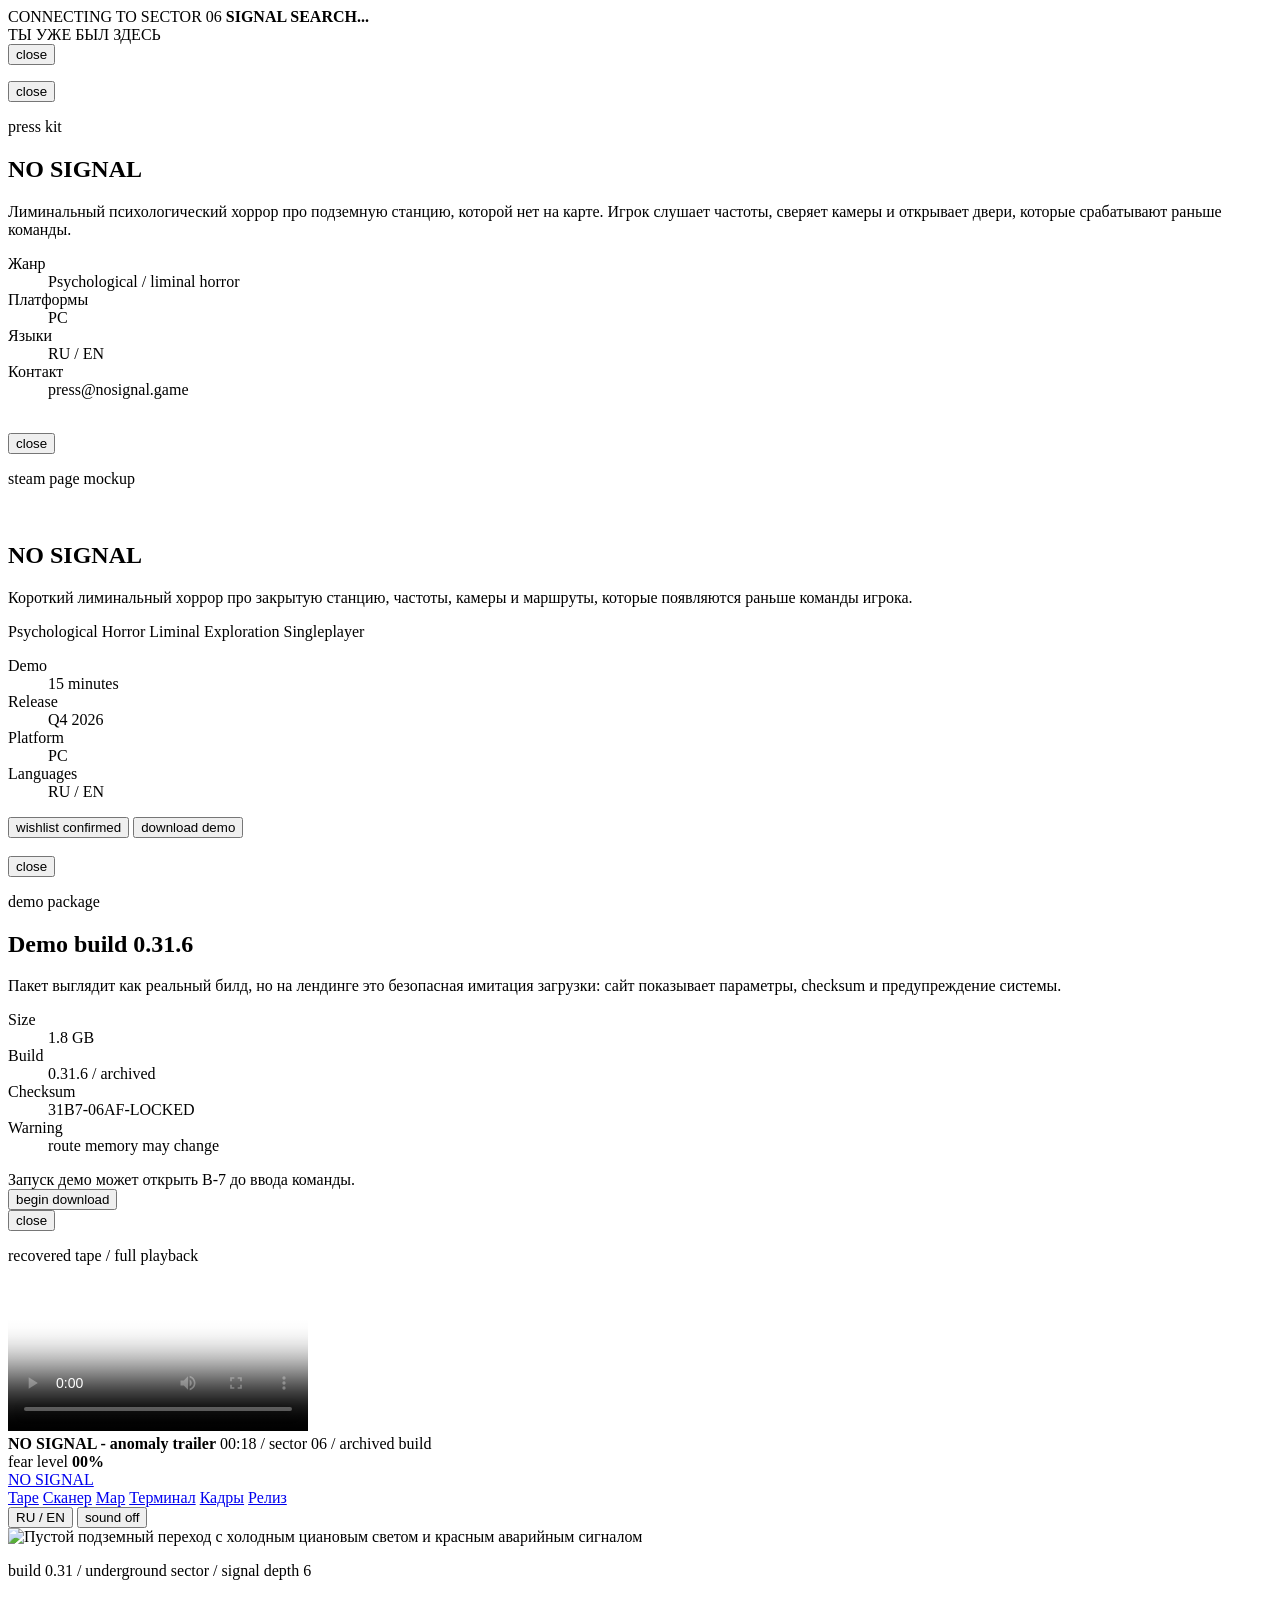
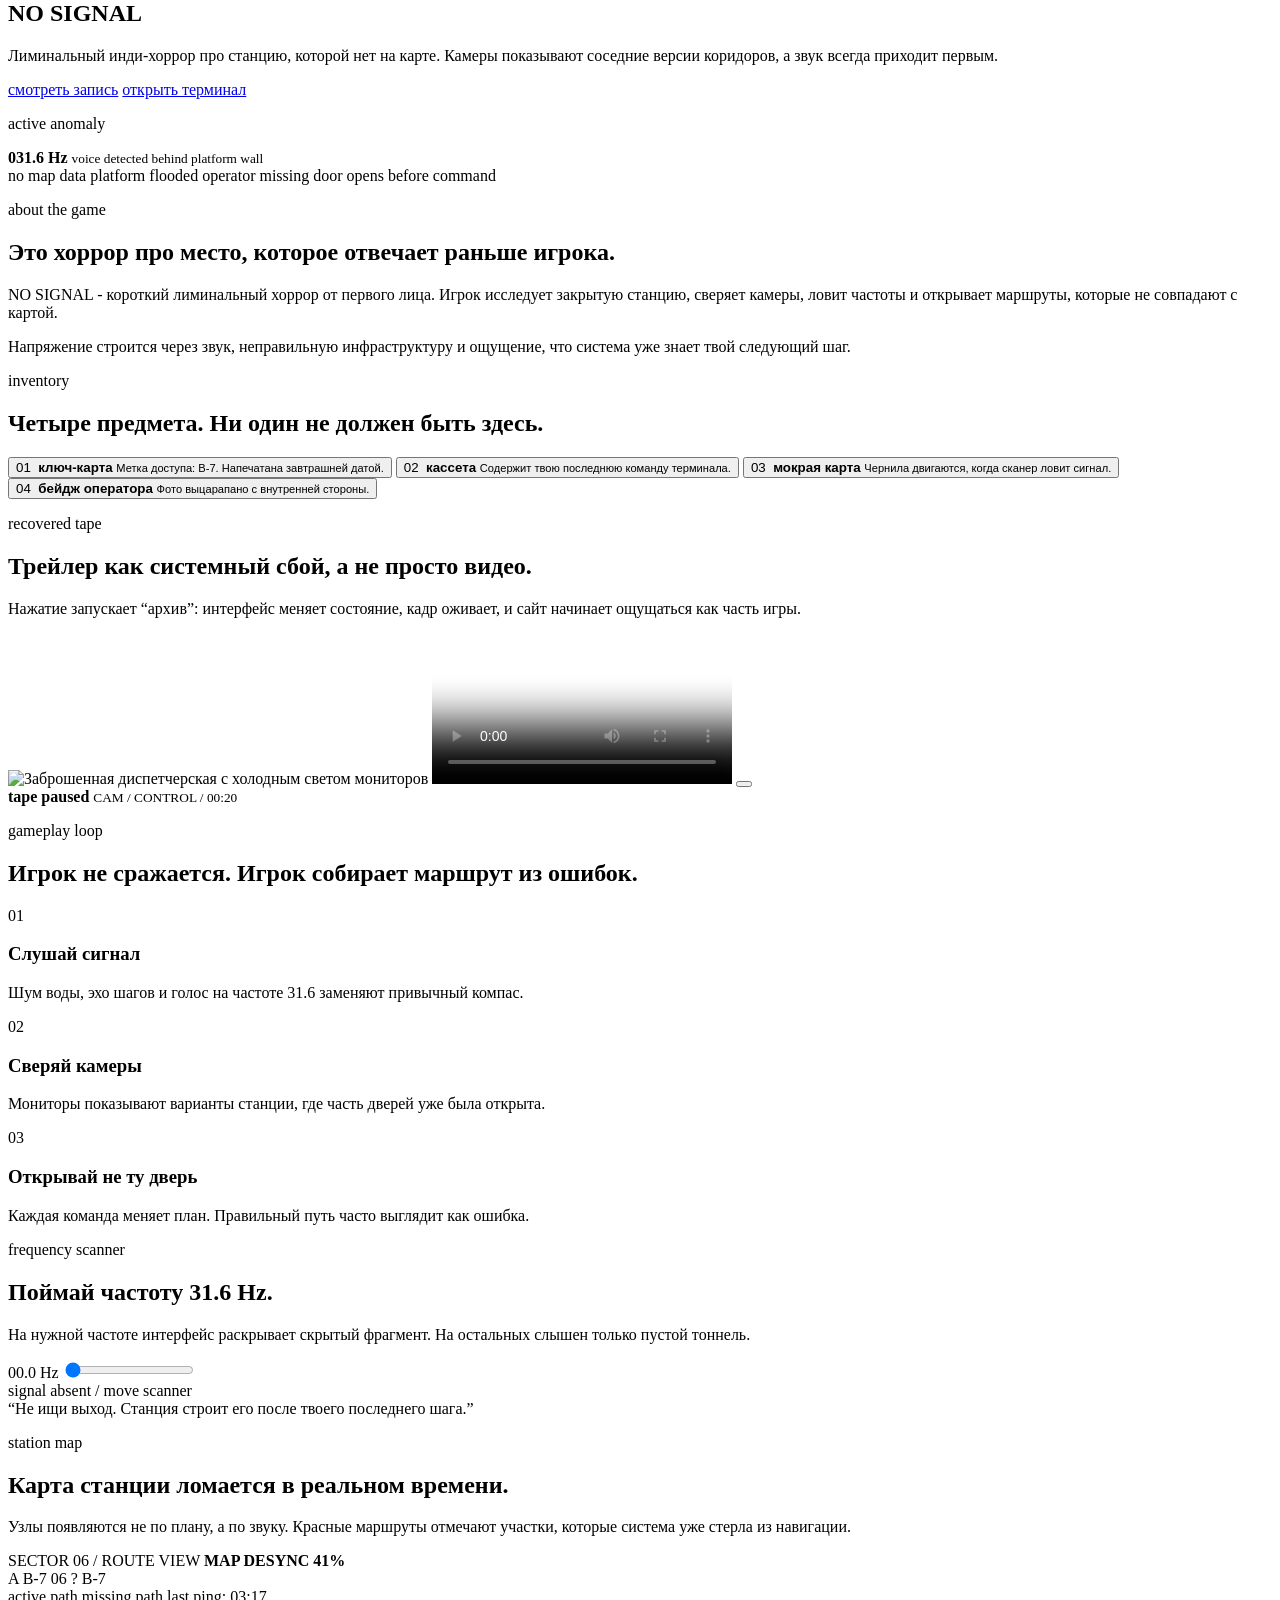
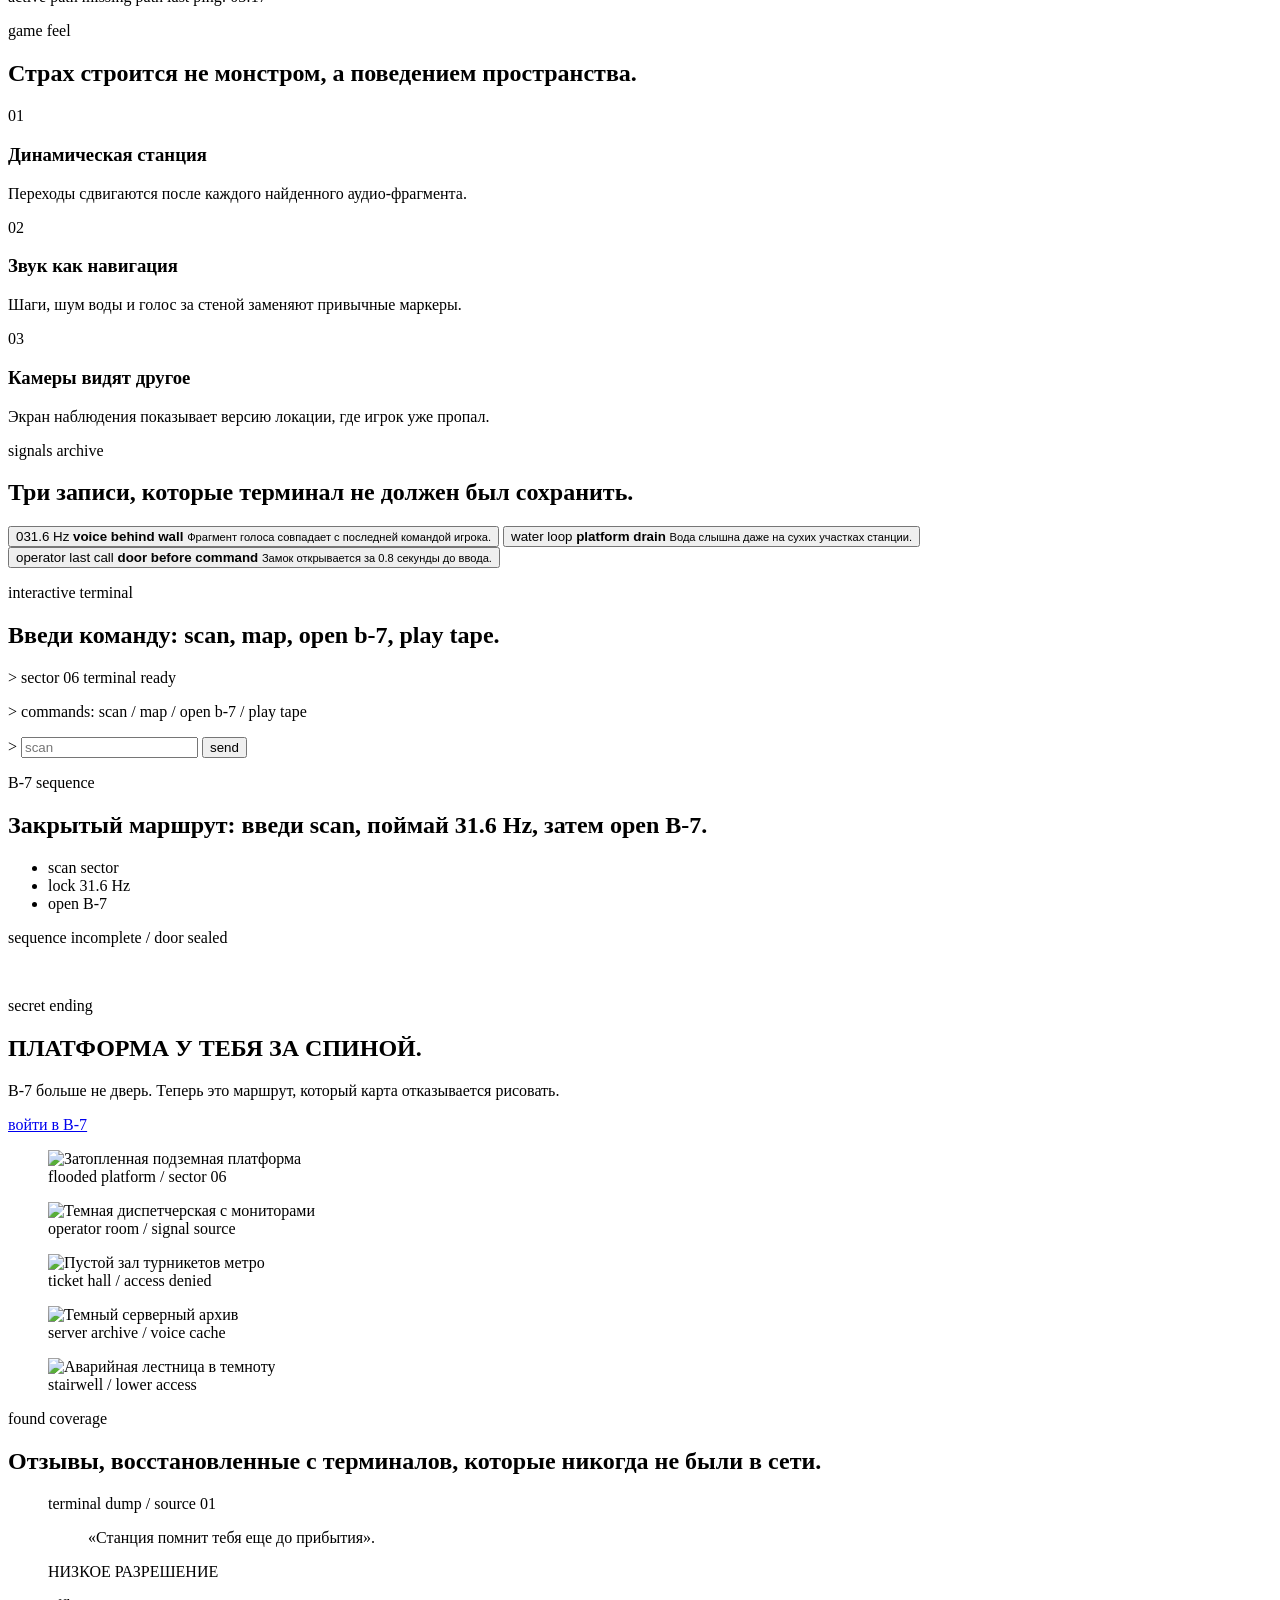
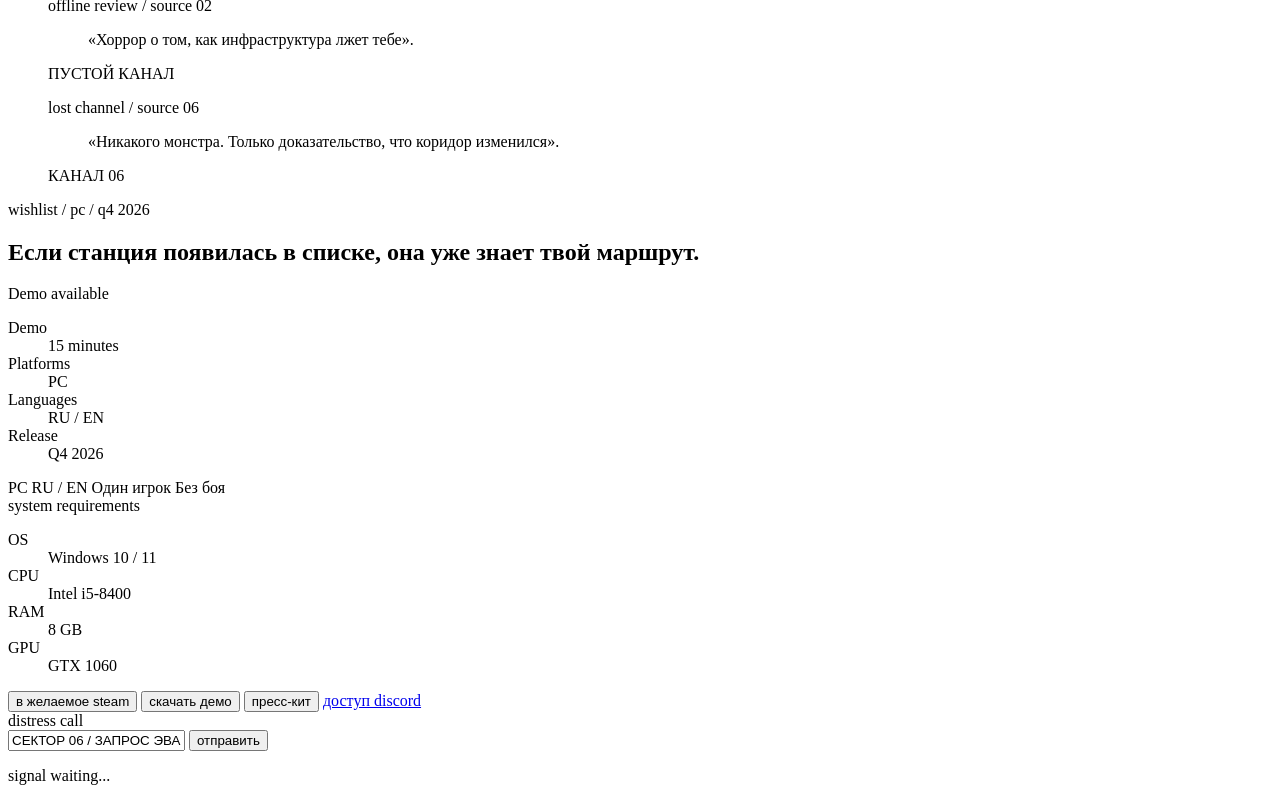
==== index.html @ 31daadbe "Add index.html" ====
﻿<!doctype html>
<html lang="ru">
  <head>
    <meta charset="UTF-8" />
    <meta name="viewport" content="width=device-width, initial-scale=1.0" />
    <meta
      name="description"
      content="NO SIGNAL - интерактивный промо-сайт лиминального инди-хоррора."
    />
    <meta property="og:title" content="NO SIGNAL - Лиминальный хоррор" />
    <meta property="og:description" content="Станция, которой нет на карте. Сигнал приходит первым." />
    <meta property="og:type" content="website" />
    <meta property="og:image" content="assets/og-preview.png" />
    <meta property="og:image:width" content="1200" />
    <meta property="og:image:height" content="630" />
    <meta name="twitter:card" content="summary_large_image" />
    <meta name="twitter:title" content="NO SIGNAL - Лиминальный хоррор" />
    <meta name="twitter:description" content="Инди-хоррор про станцию, которой нет на карте." />
    <meta name="twitter:image" content="assets/og-preview.png" />
    <meta name="twitter:image:alt" content="NO SIGNAL - dark liminal horror station key art" />
    <meta name="theme-color" content="#030608" />
    <title>NO SIGNAL - Лиминальный хоррор</title>
    <link rel="icon" href="assets/favicon.svg" type="image/svg+xml" />
    <link rel="preload" href="assets/images/liminal-hero.webp" as="image" type="image/webp" />
    <link rel="preconnect" href="https://fonts.googleapis.com" />
    <link rel="preconnect" href="https://fonts.gstatic.com" crossorigin />
    <link
      href="https://fonts.googleapis.com/css2?family=IBM+Plex+Mono:wght@400;500;600;700&family=Inter:wght@500;700;800;900&display=swap"
      rel="stylesheet"
    />
    <link rel="stylesheet" href="styles.css?v=release-fade" />
  </head>
  <body>
    <div class="boot" data-boot>
      <div>
        <span>CONNECTING TO SECTOR 06</span>
        <strong data-boot-text>SIGNAL SEARCH...</strong>
      </div>
      <i></i>
    </div>
    <div class="screen-fx" aria-hidden="true"></div>
    <div class="easter" data-easter>ТЫ УЖЕ БЫЛ ЗДЕСЬ</div>
    <div class="lightbox" data-lightbox aria-hidden="true">
      <button type="button" data-lightbox-close aria-label="Закрыть скриншот">close</button>
      <img data-lightbox-image alt="" />
      <p data-lightbox-caption></p>
    </div>
    <div class="press-modal" data-press-modal aria-hidden="true">
      <section>
        <button type="button" data-press-close aria-label="Закрыть press kit">close</button>
        <p class="micro">press kit</p>
        <h2>NO SIGNAL</h2>
        <p>
          Лиминальный психологический хоррор про подземную станцию, которой нет
          на карте. Игрок слушает частоты, сверяет камеры и открывает двери,
          которые срабатывают раньше команды.
        </p>
        <dl>
          <div><dt>Жанр</dt><dd>Psychological / liminal horror</dd></div>
          <div><dt>Платформы</dt><dd>PC</dd></div>
          <div><dt>Языки</dt><dd>RU / EN</dd></div>
          <div><dt>Контакт</dt><dd>press@nosignal.game</dd></div>
        </dl>
        <div class="press-shots">
          <img src="assets/images/flooded-platform.webp" alt="" loading="lazy" decoding="async" />
          <img src="assets/images/control-room.webp" alt="" loading="lazy" decoding="async" />
          <img src="assets/images/server-archive.webp" alt="" loading="lazy" decoding="async" />
        </div>
      </section>
    </div>
    <div class="wishlist-modal" data-wishlist-modal aria-hidden="true">
      <section>
        <button type="button" data-wishlist-close aria-label="Закрыть wishlist">close</button>
        <p class="micro">steam page mockup</p>
        <div class="steam-layout">
          <img src="assets/images/liminal-hero.webp" alt="" loading="lazy" decoding="async" />
          <div>
            <h2>NO SIGNAL</h2>
            <p>
              Короткий лиминальный хоррор про закрытую станцию, частоты, камеры и маршруты,
              которые появляются раньше команды игрока.
            </p>
            <div class="steam-tags" aria-label="Steam tags">
              <span>Psychological Horror</span>
              <span>Liminal</span>
              <span>Exploration</span>
              <span>Singleplayer</span>
            </div>
            <dl>
              <div><dt>Demo</dt><dd>15 minutes</dd></div>
              <div><dt>Release</dt><dd>Q4 2026</dd></div>
              <div><dt>Platform</dt><dd>PC</dd></div>
              <div><dt>Languages</dt><dd>RU / EN</dd></div>
            </dl>
            <div class="steam-actions">
              <button type="button" data-wishlist-confirm>wishlist confirmed</button>
              <button type="button" data-demo-open>download demo</button>
            </div>
          </div>
        </div>
        <div class="steam-shots">
          <img src="assets/images/flooded-platform.webp" alt="" loading="lazy" decoding="async" />
          <img src="assets/images/control-room.webp" alt="" loading="lazy" decoding="async" />
          <img src="assets/images/ticket-hall.webp" alt="" loading="lazy" decoding="async" />
        </div>
      </section>
    </div>
    <div class="demo-modal" data-demo-modal aria-hidden="true">
      <section>
        <button type="button" data-demo-close aria-label="Закрыть demo package">close</button>
        <p class="micro">demo package</p>
        <h2>Demo build 0.31.6</h2>
        <p>
          Пакет выглядит как реальный билд, но на лендинге это безопасная имитация загрузки:
          сайт показывает параметры, checksum и предупреждение системы.
        </p>
        <dl>
          <div><dt>Size</dt><dd>1.8 GB</dd></div>
          <div><dt>Build</dt><dd>0.31.6 / archived</dd></div>
          <div><dt>Checksum</dt><dd>31B7-06AF-LOCKED</dd></div>
          <div><dt>Warning</dt><dd>route memory may change</dd></div>
        </dl>
        <div class="demo-warning">
          Запуск демо может открыть B-7 до ввода команды.
        </div>
        <button type="button" data-demo-confirm>begin download</button>
      </section>
    </div>
    <div class="trailer-modal" data-trailer-modal aria-hidden="true">
      <section>
        <button type="button" data-trailer-close aria-label="Закрыть трейлер">close</button>
        <p class="micro">recovered tape / full playback</p>
        <video
          data-trailer-video
          controls
          playsinline
          preload="metadata"
          poster="assets/images/control-room.webp"
        >
          <source src="assets/video/no-signal-trailer-radio-tape.mp4" type="video/mp4" />
        </video>
        <div class="trailer-caption">
          <strong>NO SIGNAL - anomaly trailer</strong>
          <span>00:18 / sector 06 / archived build</span>
        </div>
      </section>
    </div>
    <div class="toast-stack" data-toast-stack aria-live="polite"></div>
    <aside class="fear-meter" aria-label="Уровень страха">
      <span>fear level</span>
      <strong data-fear-output>00%</strong>
      <i><b data-fear-bar></b></i>
    </aside>

    <header class="nav-shell">
      <a class="brand" href="#top">NO SIGNAL</a>
      <nav aria-label="Навигация">
        <a href="#trailer">Tape</a>
        <a href="#scanner">Сканер</a>
        <a href="#map">Map</a>
        <a href="#terminal">Терминал</a>
        <a href="#screens">Кадры</a>
        <a href="#release">Релиз</a>
      </nav>
      <button class="lang-toggle" type="button" data-lang-toggle>RU / EN</button>
      <button class="sound-toggle" type="button" data-sound>sound off</button>
    </header>

    <main id="top">
      <section class="hero-liminal">
        <img
          class="hero-art"
          src="assets/images/liminal-hero.webp"
          alt="Пустой подземный переход с холодным циановым светом и красным аварийным сигналом"
          fetchpriority="high"
          decoding="async"
        />
        <div class="hero-overlay" aria-hidden="true"></div>

        <div class="hero-ui">
          <p class="micro">build 0.31 / underground sector / signal depth 6</p>
          <h1 data-scramble data-secret>NO SIGNAL</h1>
          <p class="lead">
            Лиминальный инди-хоррор про станцию, которой нет на карте. Камеры
            показывают соседние версии коридоров, а звук всегда приходит первым.
          </p>
          <div class="hero-actions">
            <a class="neo-button primary" href="#trailer"><span>смотреть запись</span></a>
            <a class="neo-button" href="#terminal"><span>открыть терминал</span></a>
          </div>
        </div>

        <aside class="signal-card">
          <span class="pulse"></span>
          <p>active anomaly</p>
          <strong>031.6 Hz</strong>
          <small>voice detected behind platform wall</small>
        </aside>

        <div class="ticker" aria-label="Системные сообщения">
          <span>no map data</span>
          <span>platform flooded</span>
          <span>operator missing</span>
          <span>door opens before command</span>
        </div>
      </section>

      <section class="about-game quiet-section" id="about">
        <div class="copy-block">
          <p class="micro">about the game</p>
          <h2>Это хоррор про место, которое отвечает раньше игрока.</h2>
        </div>
        <div class="about-copy">
          <p>
            NO SIGNAL - короткий лиминальный хоррор от первого лица. Игрок
            исследует закрытую станцию, сверяет камеры, ловит частоты и
            открывает маршруты, которые не совпадают с картой.
          </p>
          <p>
            Напряжение строится через звук, неправильную инфраструктуру и
            ощущение, что система уже знает твой следующий шаг.
          </p>
        </div>
      </section>

      <section class="inventory-zone quiet-section" aria-label="Инвентарь">
        <div class="copy-block">
          <p class="micro">inventory</p>
          <h2>Четыре предмета. Ни один не должен быть здесь.</h2>
        </div>
        <div class="inventory-grid">
          <button type="button" data-item="keycard">
            <span>01</span>
            <img class="item-image" src="assets/images/card-keycard.webp" alt="" loading="lazy" decoding="async" />
            <strong>ключ-карта</strong>
            <small>Метка доступа: B-7. Напечатана завтрашней датой.</small>
          </button>
          <button type="button" data-item="tape">
            <span>02</span>
            <img class="item-image" src="assets/images/card-cassette.webp" alt="" loading="lazy" decoding="async" />
            <strong>кассета</strong>
            <small>Содержит твою последнюю команду терминала.</small>
          </button>
          <button type="button" data-item="map">
            <span>03</span>
            <img class="item-image" src="assets/images/card-map.webp" alt="" loading="lazy" decoding="async" />
            <strong>мокрая карта</strong>
            <small>Чернила двигаются, когда сканер ловит сигнал.</small>
          </button>
          <button type="button" data-item="badge">
            <span>04</span>
            <img class="item-image" src="assets/images/card-badge.webp" alt="" loading="lazy" decoding="async" />
            <strong>бейдж оператора</strong>
            <small>Фото выцарапано с внутренней стороны.</small>
          </button>
        </div>
      </section>

      <section class="trailer-zone quiet-section" id="trailer">
        <div class="copy-block">
          <p class="micro">recovered tape</p>
          <h2>Трейлер как системный сбой, а не просто видео.</h2>
          <p>
            Нажатие запускает “архив”: интерфейс меняет состояние, кадр оживает,
            и сайт начинает ощущаться как часть игры.
          </p>
        </div>
        <div class="tape-player" data-tape>
          <img
            src="assets/images/control-room.webp"
            alt="Заброшенная диспетчерская с холодным светом мониторов"
            loading="lazy"
            decoding="async"
          />
          <video
            class="tape-video"
            data-inline-trailer
            controls
            playsinline
            preload="metadata"
            poster="assets/images/control-room.webp"
          >
          <source src="assets/video/no-signal-trailer-radio-tape.mp4" type="video/mp4" />
          </video>
          <button class="play-core" type="button" aria-label="Запустить трейлер">
            <span></span>
          </button>
          <div class="tape-hud">
            <strong data-tape-state>tape paused</strong>
            <small>CAM / CONTROL / 00:20</small>
          </div>
        </div>
      </section>

      <section class="loop" id="loop">
        <div class="copy-block wide">
          <p class="micro">gameplay loop</p>
          <h2>Игрок не сражается. Игрок собирает маршрут из ошибок.</h2>
        </div>
        <div class="loop-grid">
          <article>
            <span>01</span>
            <img class="loop-card-image" src="assets/images/card-loop-signal.webp" alt="" loading="lazy" decoding="async" />
            <h3>Слушай сигнал</h3>
            <p>Шум воды, эхо шагов и голос на частоте 31.6 заменяют привычный компас.</p>
          </article>
          <article>
            <span>02</span>
            <img class="loop-card-image" src="assets/images/card-loop-cameras.webp" alt="" loading="lazy" decoding="async" />
            <h3>Сверяй камеры</h3>
            <p>Мониторы показывают варианты станции, где часть дверей уже была открыта.</p>
          </article>
          <article>
            <span>03</span>
            <img class="loop-card-image" src="assets/images/card-loop-door.webp" alt="" loading="lazy" decoding="async" />
            <h3>Открывай не ту дверь</h3>
            <p>Каждая команда меняет план. Правильный путь часто выглядит как ошибка.</p>
          </article>
        </div>
      </section>

      <section class="scanner quiet-section" id="scanner">
        <div class="scanner-panel">
          <div class="copy-block">
            <p class="micro">frequency scanner</p>
            <h2>Поймай частоту 31.6 Hz.</h2>
            <p>
              На нужной частоте интерфейс раскрывает скрытый фрагмент. На
              остальных слышен только пустой тоннель.
            </p>
          </div>
          <div class="frequency-box">
            <output data-frequency-output>00.0 Hz</output>
            <input
              aria-label="Частота сканера"
              data-frequency
              type="range"
              min="0"
              max="100"
              value="0"
              step="0.1"
            />
            <div class="frequency-status" data-frequency-status>
              signal absent / move scanner
            </div>
            <div class="hidden-fragment" data-hidden-fragment>
              “Не ищи выход. Станция строит его после твоего последнего шага.”
            </div>
          </div>
        </div>
      </section>

      <section class="map-zone" id="map">
        <div class="copy-block">
          <p class="micro">station map</p>
          <h2>Карта станции ломается в реальном времени.</h2>
          <p>
            Узлы появляются не по плану, а по звуку. Красные маршруты отмечают
            участки, которые система уже стерла из навигации.
          </p>
        </div>
        <div class="station-map" data-station-map aria-label="Фальшивая карта станции">
          <div class="map-top">
            <span>SECTOR 06 / ROUTE VIEW</span>
            <strong data-map-status>MAP DESYNC 41%</strong>
          </div>
          <span class="node n1">A</span>
          <span class="node n2">B-7</span>
          <span class="node n3">06</span>
          <span class="node n4">?</span>
          <span class="node n5">B-7</span>
          <span class="line l1"></span>
          <span class="line l2 broken"></span>
          <span class="line l3"></span>
          <span class="line l4 broken"></span>
          <div class="map-legend">
            <span><i></i> active path</span>
            <span><i></i> missing path</span>
            <span>last ping: 03:17</span>
          </div>
        </div>
      </section>

      <section class="signals" id="signals">
        <div class="copy-block wide">
          <p class="micro">game feel</p>
          <h2>Страх строится не монстром, а поведением пространства.</h2>
        </div>
        <div class="signal-grid">
          <article>
            <span>01</span>
            <img class="signal-card-image" src="assets/images/card-feel-station.webp" alt="" loading="lazy" decoding="async" />
            <h3>Динамическая станция</h3>
            <p>Переходы сдвигаются после каждого найденного аудио-фрагмента.</p>
          </article>
          <article>
            <span>02</span>
            <img class="signal-card-image" src="assets/images/card-feel-sound.webp" alt="" loading="lazy" decoding="async" />
            <h3>Звук как навигация</h3>
            <p>Шаги, шум воды и голос за стеной заменяют привычные маркеры.</p>
          </article>
          <article>
            <span>03</span>
            <img class="signal-card-image" src="assets/images/card-feel-cameras.webp" alt="" loading="lazy" decoding="async" />
            <h3>Камеры видят другое</h3>
            <p>Экран наблюдения показывает версию локации, где игрок уже пропал.</p>
          </article>
        </div>
      </section>

      <section class="signal-archive quiet-section" id="archive">
        <div class="copy-block">
          <p class="micro">signals archive</p>
          <h2>Три записи, которые терминал не должен был сохранить.</h2>
        </div>
        <div class="archive-grid">
          <button type="button" data-signal="scanner">
            <span>031.6 Hz</span>
            <i class="archive-visual wave-a" aria-hidden="true">
              <b></b><b></b><b></b><b></b><b></b><b></b><b></b><b></b><b></b>
            </i>
            <strong>voice behind wall</strong>
            <small>Фрагмент голоса совпадает с последней командой игрока.</small>
          </button>
          <button type="button" data-signal="glitch">
            <span>water loop</span>
            <i class="archive-visual wave-b" aria-hidden="true">
              <b></b><b></b><b></b><b></b><b></b><b></b><b></b><b></b><b></b>
            </i>
            <strong>platform drain</strong>
            <small>Вода слышна даже на сухих участках станции.</small>
          </button>
          <button type="button" data-signal="unlock">
            <span>operator last call</span>
            <i class="archive-visual wave-c" aria-hidden="true">
              <b></b><b></b><b></b><b></b><b></b><b></b><b></b><b></b><b></b>
            </i>
            <strong>door before command</strong>
            <small>Замок открывается за 0.8 секунды до ввода.</small>
          </button>
        </div>
      </section>

      <section class="terminal-zone" id="terminal">
        <div class="copy-block">
          <p class="micro">interactive terminal</p>
          <h2>Введи команду: scan, map, open b-7, play tape.</h2>
        </div>
        <div class="terminal">
          <div class="terminal-output" data-terminal-output>
            <p>> sector 06 terminal ready</p>
            <p>> commands: scan / map / open b-7 / play tape</p>
          </div>
          <form class="terminal-form" data-terminal-form>
            <span>&gt;</span>
            <input
              data-terminal-input
              autocomplete="off"
              spellcheck="false"
              aria-label="Команда терминала"
              placeholder="scan"
            />
            <button type="submit">send</button>
          </form>
        </div>
      </section>

      <section class="secret-door" data-secret-door>
        <div>
          <p class="micro">B-7 sequence</p>
          <h2>
            Закрытый маршрут: введи scan, поймай 31.6 Hz, затем
            <span class="nowrap">open B-7</span>.
          </h2>
          <ul class="puzzle-checklist">
            <li data-step="scan">scan sector</li>
            <li data-step="freq">lock 31.6 Hz</li>
            <li data-step="open">open B-7</li>
          </ul>
          <p data-puzzle-status>sequence incomplete / door sealed</p>
        </div>
      </section>

      <section class="ending" data-ending>
        <img src="assets/images/emergency-stairs.webp" alt="" loading="lazy" decoding="async" />
        <div>
          <p class="micro">secret ending</p>
          <h2>ПЛАТФОРМА У ТЕБЯ ЗА СПИНОЙ.</h2>
          <p>B-7 больше не дверь. Теперь это маршрут, который карта отказывается рисовать.</p>
          <a class="neo-button primary" href="#screens"><span>войти в B-7</span></a>
        </div>
      </section>

      <section class="screens" id="screens">
        <figure class="shot hero-shot">
          <img src="assets/images/flooded-platform.webp" alt="Затопленная подземная платформа" loading="lazy" decoding="async" />
          <figcaption>flooded platform / sector 06</figcaption>
        </figure>
        <figure class="shot">
          <img src="assets/images/control-room.webp" alt="Темная диспетчерская с мониторами" loading="lazy" decoding="async" />
          <figcaption>operator room / signal source</figcaption>
        </figure>
        <figure class="shot">
          <img src="assets/images/ticket-hall.webp" alt="Пустой зал турникетов метро" loading="lazy" decoding="async" />
          <figcaption>ticket hall / access denied</figcaption>
        </figure>
        <figure class="shot">
          <img src="assets/images/server-archive.webp" alt="Темный серверный архив" loading="lazy" decoding="async" />
          <figcaption>server archive / voice cache</figcaption>
        </figure>
        <figure class="shot">
          <img src="assets/images/emergency-stairs.webp" alt="Аварийная лестница в темноту" loading="lazy" decoding="async" />
          <figcaption>stairwell / lower access</figcaption>
        </figure>
      </section>

      <section class="press-zone">
        <div class="copy-block wide">
          <p class="micro">found coverage</p>
          <h2>Отзывы, восстановленные с терминалов, которые никогда не были в сети.</h2>
        </div>
        <div class="quote-grid">
          <figure>
            <span class="quote-meta">terminal dump / source 01</span>
            <blockquote>«Станция помнит тебя еще до прибытия».</blockquote>
            <figcaption>НИЗКОЕ РАЗРЕШЕНИЕ</figcaption>
          </figure>
          <figure>
            <span class="quote-meta">offline review / source 02</span>
            <blockquote>«Хоррор о том, как инфраструктура лжет тебе».</blockquote>
            <figcaption>ПУСТОЙ КАНАЛ</figcaption>
          </figure>
          <figure>
            <span class="quote-meta">lost channel / source 06</span>
            <blockquote>«Никакого монстра. Только доказательство, что коридор изменился».</blockquote>
            <figcaption>КАНАЛ 06</figcaption>
          </figure>
        </div>
      </section>

      <section class="release" id="release">
        <p class="micro">wishlist / pc / q4 2026</p>
        <h2>Если станция появилась в списке, она уже знает твой маршрут.</h2>
        <div class="demo-card">
          <span>Demo available</span>
          <dl>
            <div><dt>Demo</dt><dd>15 minutes</dd></div>
            <div><dt>Platforms</dt><dd>PC</dd></div>
            <div><dt>Languages</dt><dd>RU / EN</dd></div>
            <div><dt>Release</dt><dd>Q4 2026</dd></div>
          </dl>
        </div>
        <div class="platforms">
          <span>PC</span>
          <span>RU / EN</span>
          <span>Один игрок</span>
          <span>Без боя</span>
        </div>
        <div class="requirements">
          <span>system requirements</span>
          <dl>
            <div><dt>OS</dt><dd>Windows 10 / 11</dd></div>
            <div><dt>CPU</dt><dd>Intel i5-8400</dd></div>
            <div><dt>RAM</dt><dd>8 GB</dd></div>
            <div><dt>GPU</dt><dd>GTX 1060</dd></div>
          </dl>
        </div>
        <div class="cta-grid">
          <button class="neo-button primary" type="button" data-wishlist-open><span>в желаемое steam</span></button>
          <button class="neo-button" type="button" data-demo-open><span>скачать демо</span></button>
          <button class="neo-button" type="button" data-press-open><span>пресс-кит</span></button>
          <a
            class="neo-button"
            href="https://discord.gg/GtJb6CZ6HN"
            target="_blank"
            rel="noopener noreferrer"
            data-external-route
          >
            <span>доступ discord</span>
          </a>
        </div>
        <form class="distress" data-distress-form>
          <label for="distress">distress call</label>
          <div>
            <input id="distress" data-distress-input value="СЕКТОР 06 / ЗАПРОС ЭВАКУАЦИИ" />
            <button type="submit">отправить</button>
          </div>
          <p data-distress-output>signal waiting...</p>
        </form>
      </section>
    </main>

    <script src="script.js?v=final-polish-audio-responsive"></script>
  </body>
</html>
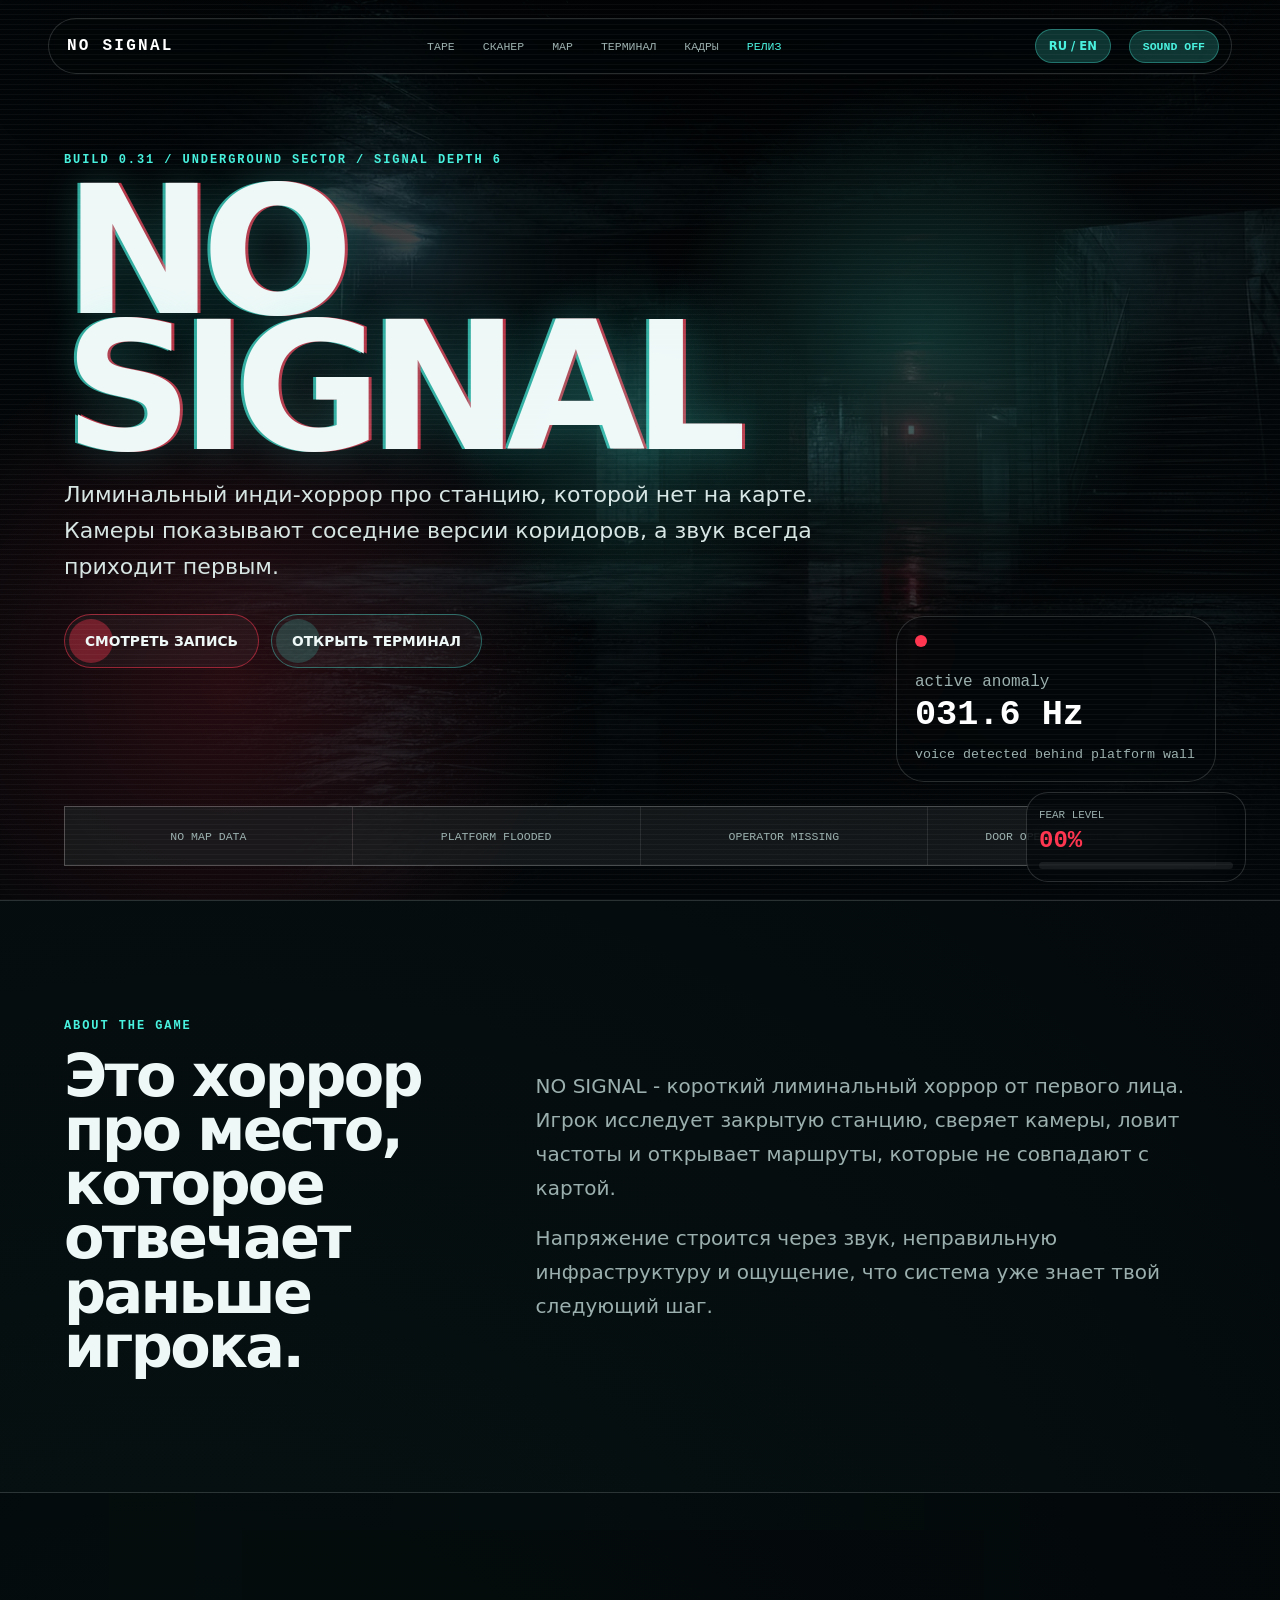
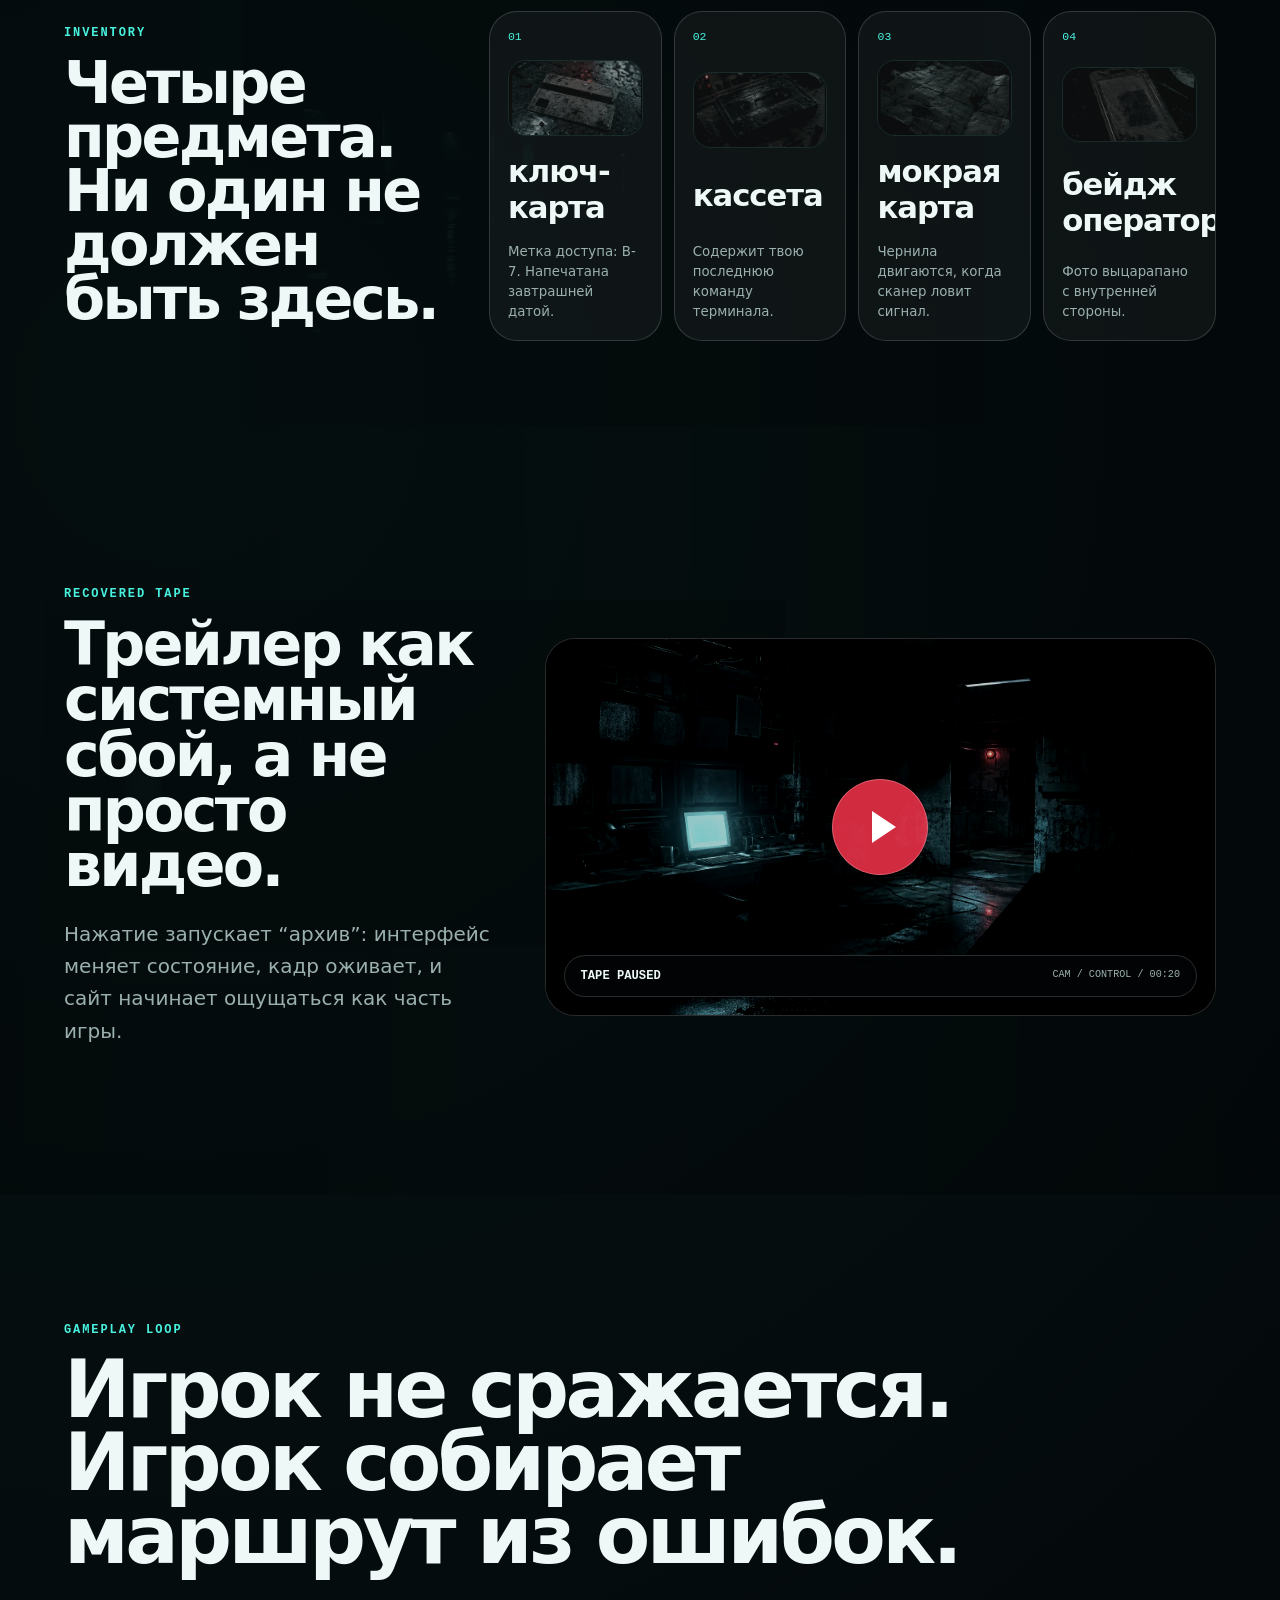
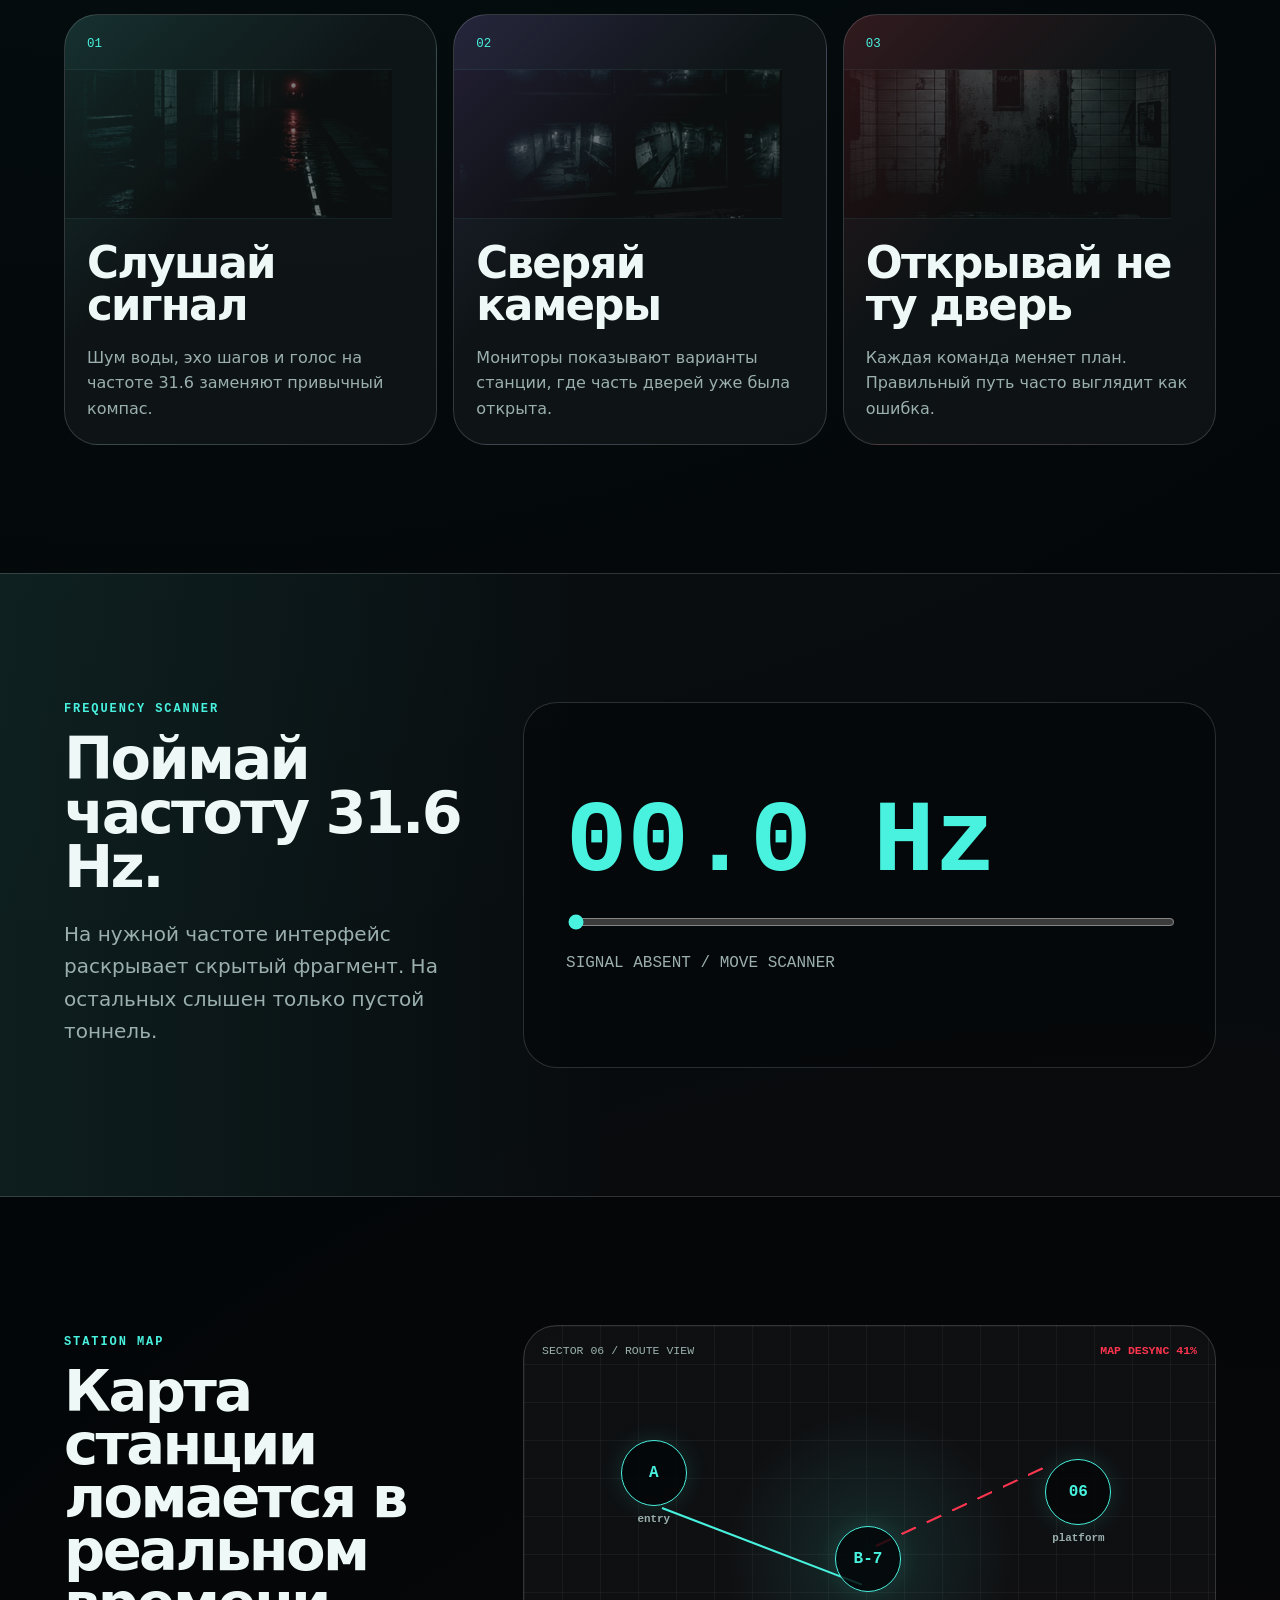
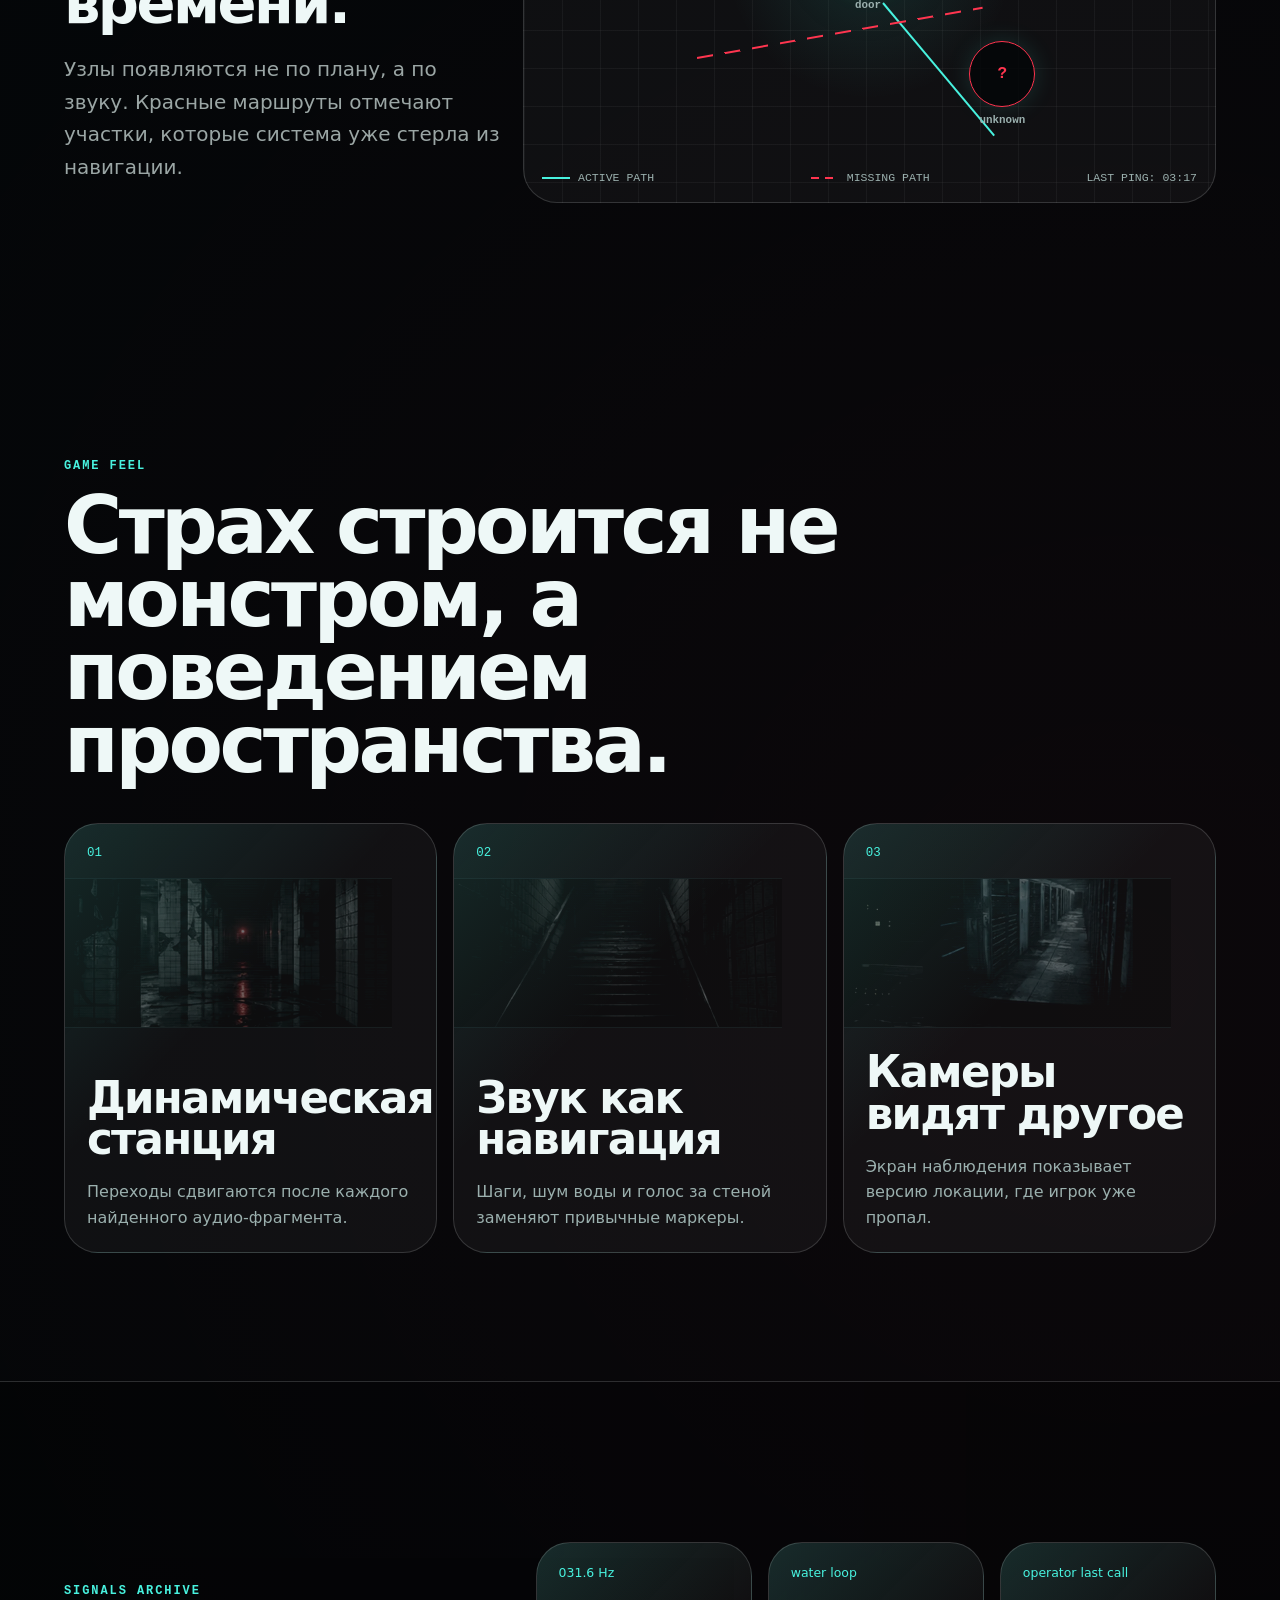
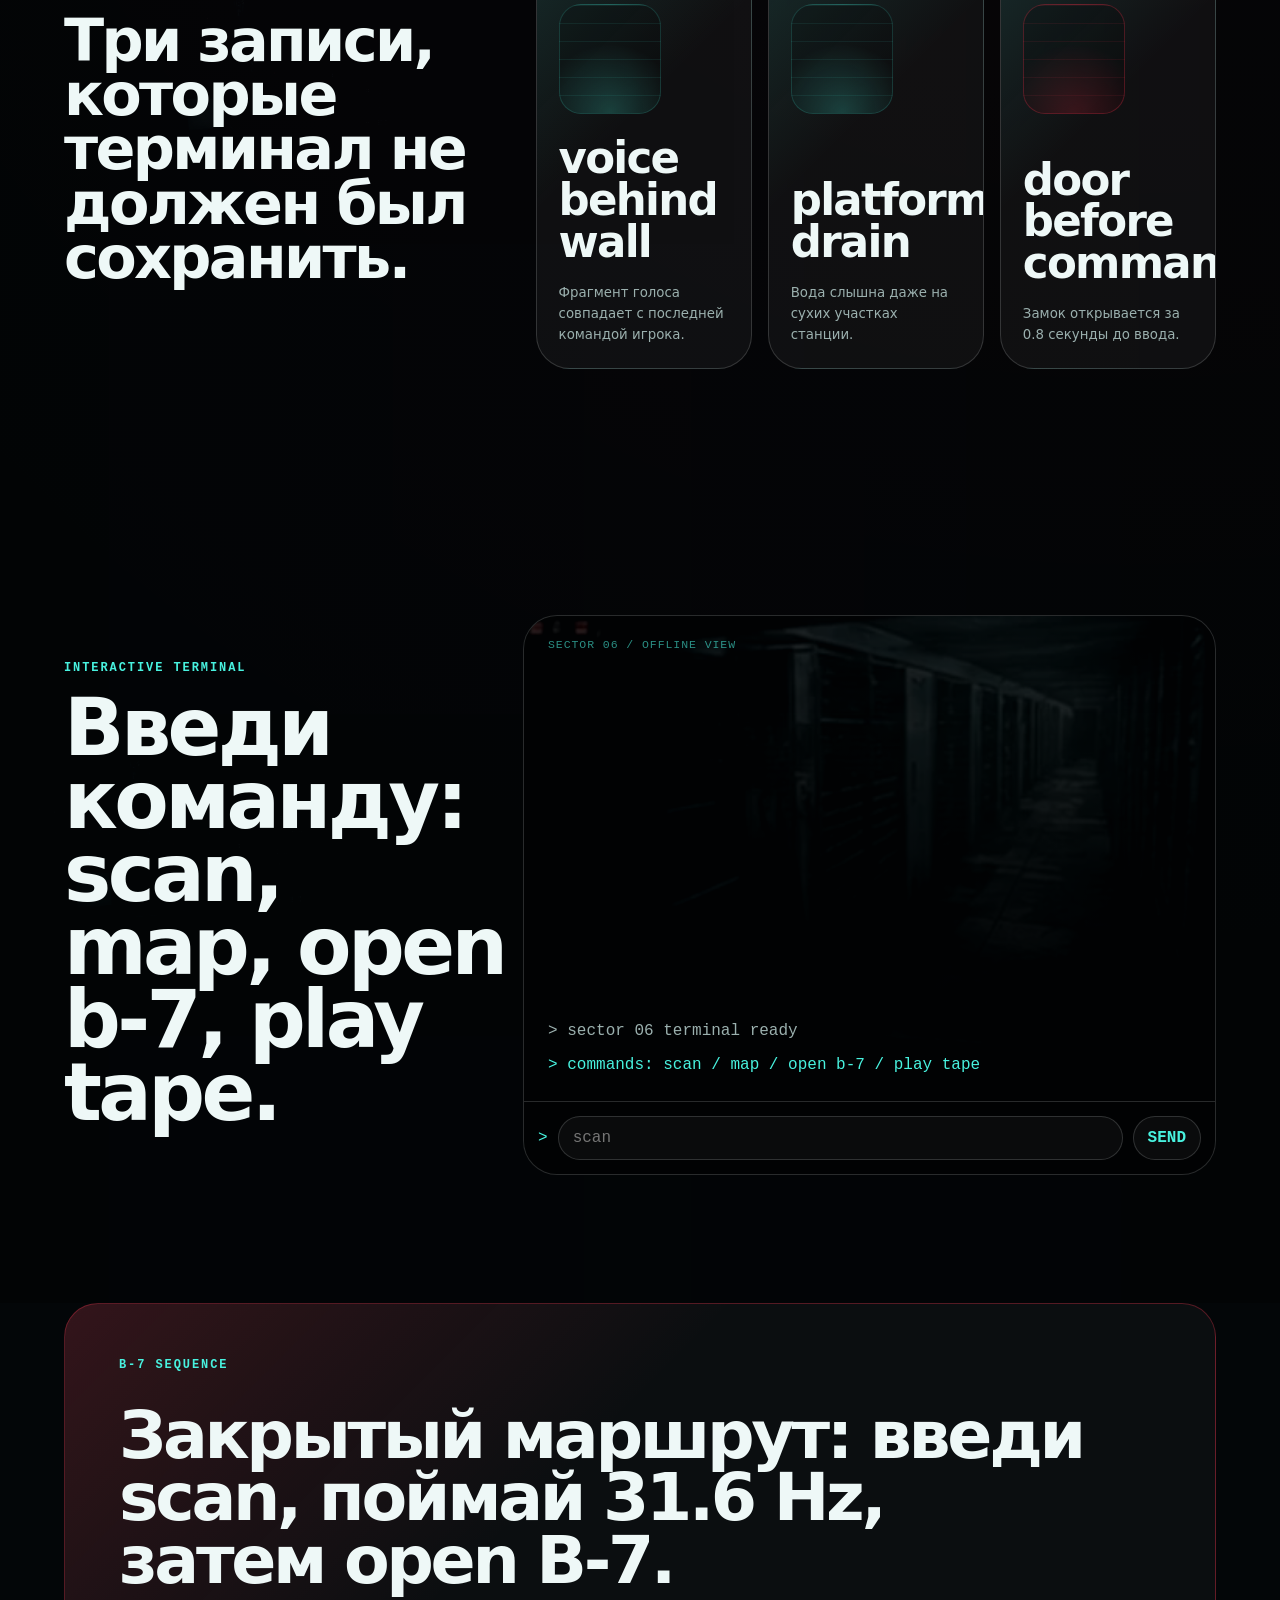
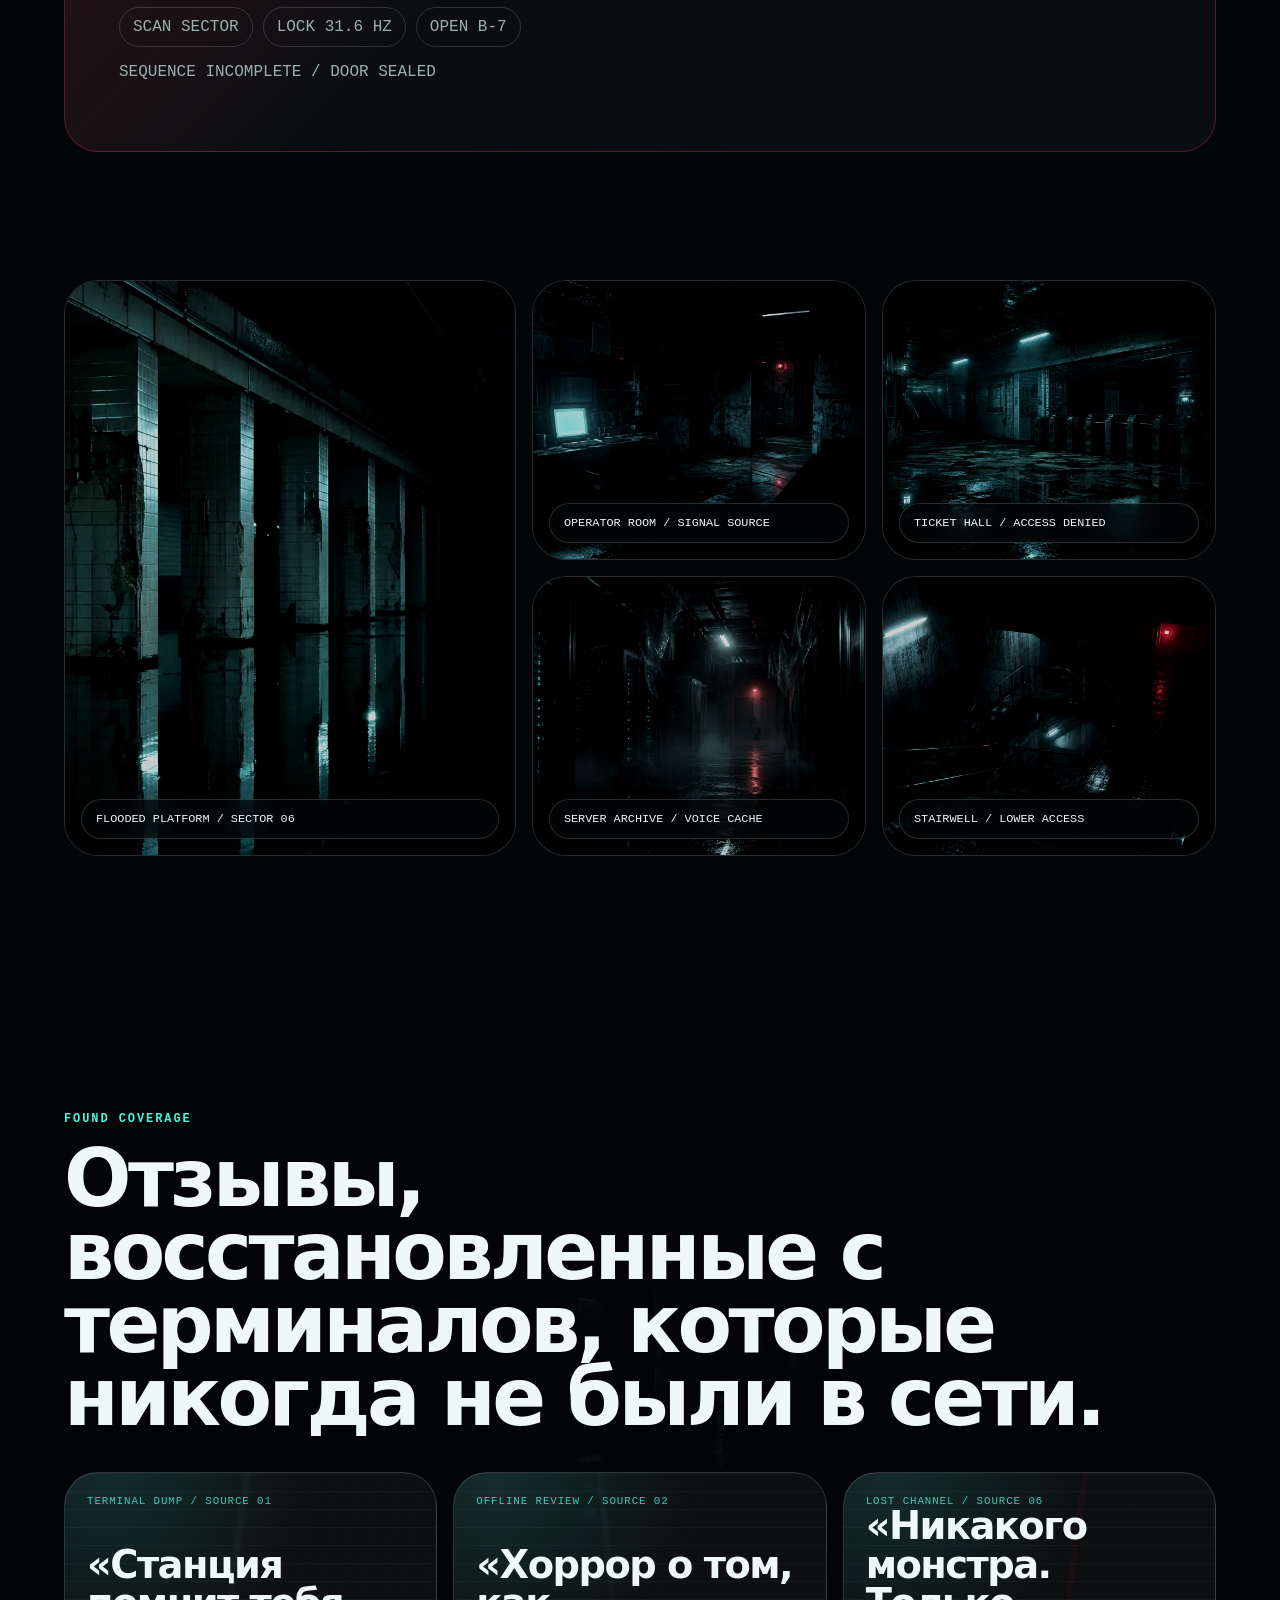
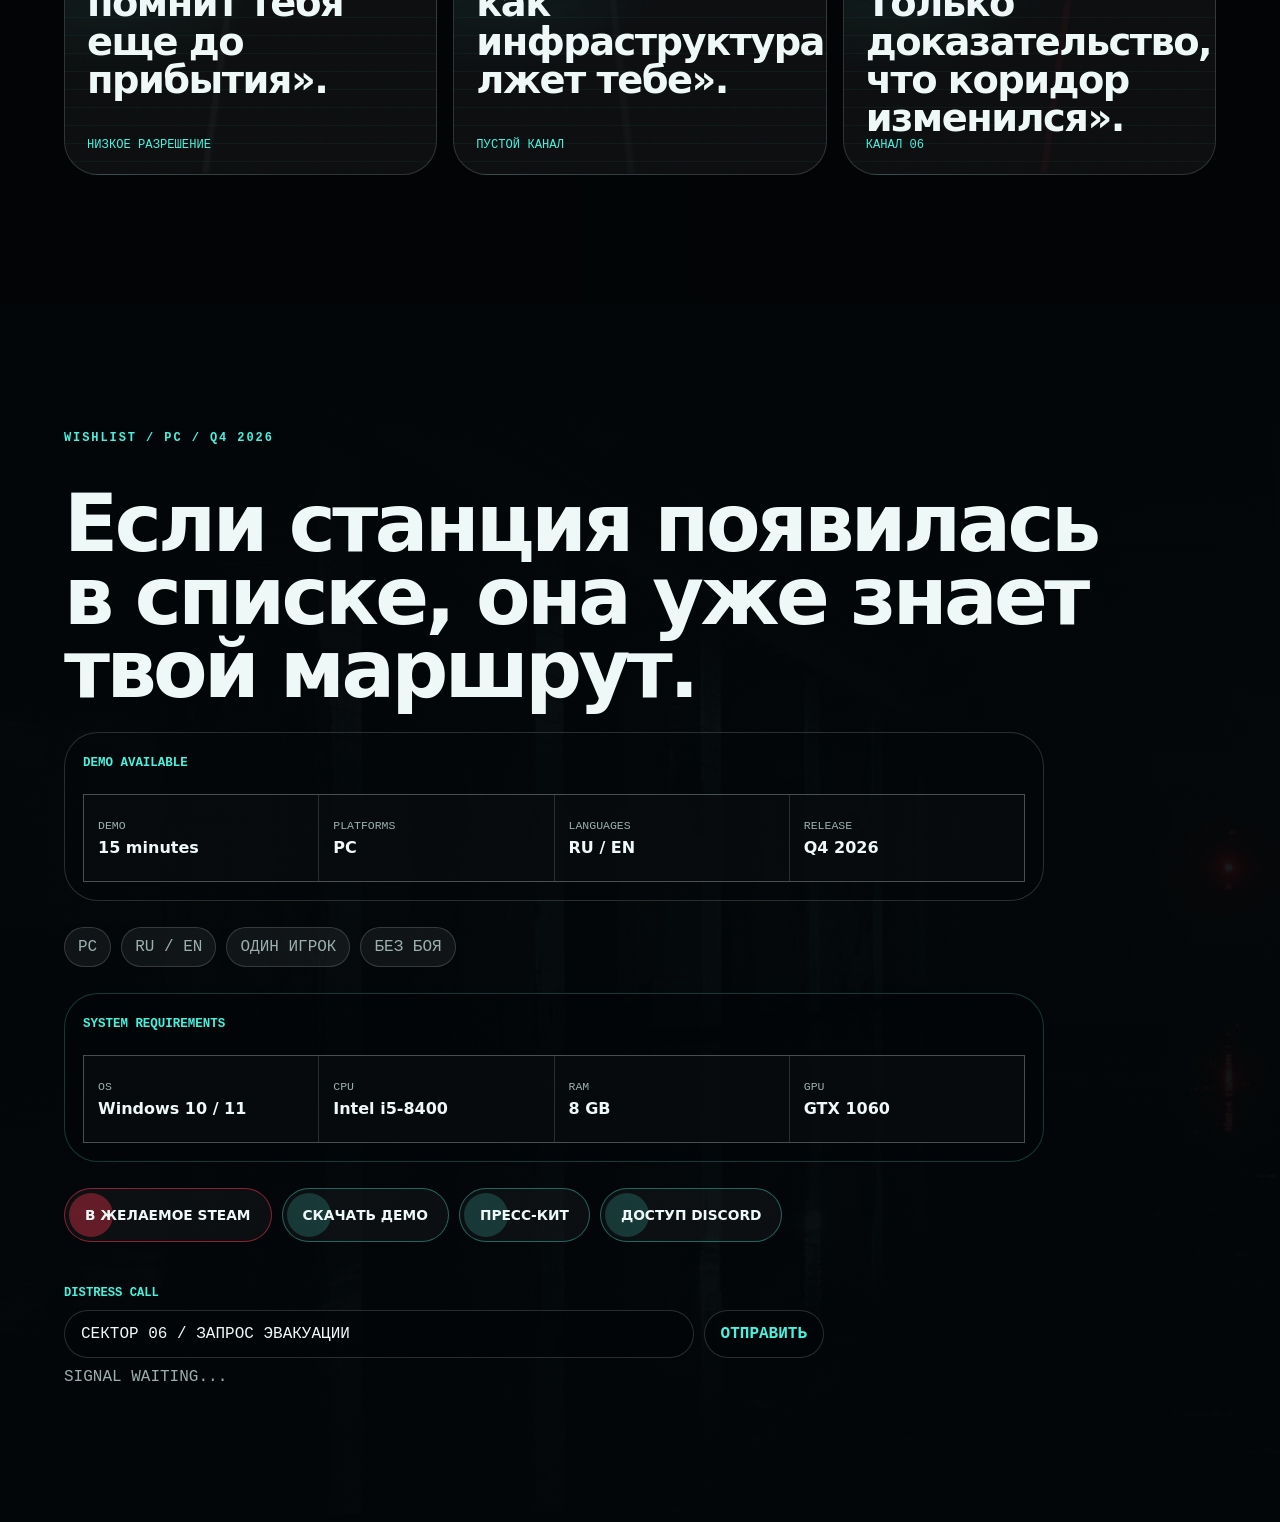
==== commit 4d45bc40: "Enable ambient autoplay for index.html" ====
--- a/index.html
+++ b/index.html
@@ -590,7 +590,7 @@
       </section>
     </main>
 
-    <script src="script.js?v=final-polish-audio-responsive"></script>
+    <script src="script.js?v=ambient-autoplay"></script>
   </body>
 </html>
 
--- a/styles.css
+++ b/styles.css
@@ -0,0 +1,2494 @@
+﻿:root {
+  color-scheme: dark;
+  --bg: #030608;
+  --panel: rgba(5, 12, 15, 0.66);
+  --text: #eef8f7;
+  --muted: #9bb0ae;
+  --cyan: #48f2df;
+  --cyan-soft: rgba(72, 242, 223, 0.2);
+  --red: #ff354f;
+  --violet: #9b7cff;
+  --line: rgba(238, 248, 247, 0.16);
+  --mono: "IBM Plex Mono", monospace;
+  --sans: Inter, system-ui, sans-serif;
+}
+
+* {
+  box-sizing: border-box;
+}
+
+html {
+  scroll-behavior: smooth;
+}
+
+section,
+main {
+  scroll-margin-top: 120px;
+}
+
+body {
+  position: relative;
+  margin: 0;
+  background:
+    radial-gradient(circle at 14% 18%, rgba(72, 242, 223, 0.055), transparent 24%),
+    radial-gradient(circle at 88% 52%, rgba(255, 53, 79, 0.035), transparent 28%),
+    var(--bg);
+  color: var(--text);
+  font-family: var(--sans);
+  letter-spacing: 0;
+  overflow-x: hidden;
+}
+
+body::before {
+  content: "";
+  position: fixed;
+  inset: 0;
+  z-index: 0;
+  background:
+    linear-gradient(90deg, rgba(3, 6, 8, 0.94), rgba(3, 6, 8, 0.5) 48%, rgba(3, 6, 8, 0.94)),
+    url("assets/images/bg-station-atmosphere.webp") center top / cover no-repeat;
+  opacity: 0.26;
+  filter: saturate(0.74) contrast(1.12) brightness(0.78);
+  pointer-events: none;
+}
+
+body.fear-high .screen-fx {
+  background:
+    repeating-linear-gradient(0deg, rgba(255, 255, 255, 0.055) 0 1px, transparent 1px 4px),
+    radial-gradient(circle at var(--mx, 50%) var(--my, 50%), rgba(255, 53, 79, 0.22), transparent 28%);
+}
+
+body.fear-high .hero-overlay {
+  background:
+    radial-gradient(circle at 72% 38%, rgba(255, 53, 79, 0.2), transparent 26%),
+    linear-gradient(90deg, rgba(3, 6, 8, 0.96), rgba(3, 6, 8, 0.58) 48%, rgba(3, 6, 8, 0.82)),
+    linear-gradient(0deg, var(--bg) 0%, transparent 42%);
+}
+
+body.fear-critical .station-map {
+  border-color: rgba(255, 53, 79, 0.58);
+  filter: saturate(1.22) contrast(1.12);
+}
+
+body.fear-critical .terminal {
+  box-shadow: inset 0 0 44px rgba(255, 53, 79, 0.14);
+}
+
+body.audio-on .screen-fx {
+  opacity: 0.92;
+}
+
+main,
+section {
+  position: relative;
+  overflow-x: clip;
+}
+
+a {
+  color: inherit;
+  text-decoration: none;
+}
+
+img {
+  display: block;
+  max-width: 100%;
+}
+
+.nowrap {
+  white-space: nowrap;
+}
+
+button,
+input {
+  color: inherit;
+  font: inherit;
+}
+
+button.neo-button {
+  cursor: pointer;
+}
+
+.boot {
+  position: fixed;
+  inset: 0;
+  z-index: 100;
+  display: grid;
+  place-items: center;
+  background: #020405;
+  color: var(--cyan);
+  font-family: var(--mono);
+  transition: opacity 500ms ease, visibility 500ms ease;
+}
+
+.boot.is-hidden {
+  opacity: 0;
+  visibility: hidden;
+}
+
+.boot div {
+  display: grid;
+  gap: 12px;
+  text-align: center;
+  text-transform: uppercase;
+}
+
+.boot span {
+  color: var(--muted);
+  font-size: 0.78rem;
+  letter-spacing: 0.2em;
+}
+
+.boot strong {
+  font-size: clamp(1.4rem, 5vw, 4rem);
+}
+
+.boot i {
+  position: absolute;
+  left: 12vw;
+  right: 12vw;
+  bottom: 18vh;
+  height: 2px;
+  overflow: hidden;
+  background: rgba(72, 242, 223, 0.15);
+}
+
+.boot i::before {
+  content: "";
+  display: block;
+  width: 42%;
+  height: 100%;
+  background: var(--cyan);
+  animation: boot-load 1.4s ease-in-out infinite;
+}
+
+.screen-fx {
+  position: fixed;
+  inset: 0;
+  z-index: 80;
+  pointer-events: none;
+  background:
+    repeating-linear-gradient(0deg, rgba(255, 255, 255, 0.035) 0 1px, transparent 1px 5px),
+    radial-gradient(circle at var(--mx, 50%) var(--my, 50%), rgba(72, 242, 223, 0.16), transparent 24%);
+  mix-blend-mode: screen;
+}
+
+.easter {
+  position: fixed;
+  inset: 50% auto auto 50%;
+  z-index: 90;
+  width: min(520px, calc(100vw - 32px));
+  border: 1px solid rgba(255, 53, 79, 0.55);
+  border-radius: 26px;
+  background: rgba(3, 6, 8, 0.82);
+  color: var(--red);
+  font-family: var(--mono);
+  font-size: clamp(1.3rem, 6vw, 4rem);
+  font-weight: 700;
+  opacity: 0;
+  padding: 28px;
+  pointer-events: none;
+  text-align: center;
+  text-transform: uppercase;
+  transform: translate(-50%, -50%) scale(0.96);
+  transition: opacity 180ms ease, transform 180ms ease;
+}
+
+.easter.is-visible {
+  opacity: 1;
+  transform: translate(-50%, -50%) scale(1);
+}
+
+.fear-meter {
+  position: fixed;
+  right: clamp(14px, 3vw, 34px);
+  bottom: 18px;
+  z-index: 71;
+  width: min(220px, calc(100vw - 28px));
+  border: 1px solid var(--line);
+  border-radius: 22px;
+  background: rgba(3, 6, 8, 0.66);
+  backdrop-filter: blur(18px);
+  color: var(--muted);
+  font-family: var(--mono);
+  padding: 12px;
+  text-transform: uppercase;
+}
+
+.fear-meter span {
+  font-size: 0.68rem;
+}
+
+.fear-meter strong {
+  display: block;
+  color: var(--red);
+  font-size: 1.5rem;
+  margin: 4px 0 8px;
+}
+
+.fear-meter i {
+  display: block;
+  height: 7px;
+  overflow: hidden;
+  border-radius: 999px;
+  background: rgba(255, 255, 255, 0.08);
+}
+
+.fear-meter b {
+  display: block;
+  width: var(--fear, 0%);
+  height: 100%;
+  border-radius: inherit;
+  background: linear-gradient(90deg, var(--cyan), var(--red));
+}
+
+.lightbox {
+  position: fixed;
+  inset: 0;
+  z-index: 95;
+  display: grid;
+  grid-template-rows: auto 1fr auto;
+  gap: 14px;
+  padding: clamp(18px, 4vw, 44px);
+  background: rgba(1, 3, 4, 0.92);
+  opacity: 0;
+  pointer-events: none;
+  visibility: hidden;
+  transition: opacity 180ms ease, visibility 180ms ease;
+}
+
+.lightbox.is-open {
+  opacity: 1;
+  pointer-events: auto;
+  visibility: visible;
+}
+
+.lightbox button {
+  justify-self: end;
+  border: 1px solid var(--line);
+  border-radius: 999px;
+  background: rgba(238, 248, 247, 0.06);
+  color: var(--cyan);
+  cursor: pointer;
+  font-family: var(--mono);
+  padding: 10px 14px;
+  text-transform: uppercase;
+}
+
+.lightbox img {
+  width: 100%;
+  height: 100%;
+  min-height: 0;
+  object-fit: contain;
+}
+
+.lightbox p {
+  color: var(--muted);
+  font-family: var(--mono);
+  margin: 0;
+  text-align: center;
+  text-transform: uppercase;
+}
+
+.press-modal,
+.wishlist-modal,
+.demo-modal,
+.trailer-modal {
+  position: fixed;
+  inset: 0;
+  z-index: 96;
+  display: grid;
+  place-items: center;
+  padding: clamp(18px, 4vw, 44px);
+  background: rgba(1, 3, 4, 0.92);
+  opacity: 0;
+  pointer-events: none;
+  visibility: hidden;
+  transition: opacity 180ms ease, visibility 180ms ease;
+}
+
+.press-modal.is-open,
+.wishlist-modal.is-open,
+.demo-modal.is-open,
+.trailer-modal.is-open {
+  opacity: 1;
+  pointer-events: auto;
+  visibility: visible;
+}
+
+.press-modal section,
+.wishlist-modal section,
+.demo-modal section,
+.trailer-modal section {
+  width: min(980px, 100%);
+  max-height: min(860px, 92vh);
+  overflow: auto;
+  border: 1px solid var(--line);
+  border-radius: 34px;
+  background: rgba(3, 6, 8, 0.94);
+  padding: clamp(22px, 4vw, 44px);
+}
+
+.press-modal button,
+.wishlist-modal button,
+.demo-modal button,
+.trailer-modal button {
+  float: right;
+  border: 1px solid var(--line);
+  border-radius: 999px;
+  background: rgba(238, 248, 247, 0.06);
+  color: var(--cyan);
+  cursor: pointer;
+  font-family: var(--mono);
+  padding: 10px 14px;
+  text-transform: uppercase;
+}
+
+.press-modal h2,
+.wishlist-modal h2,
+.demo-modal h2 {
+  clear: both;
+  margin: 12px 0 18px;
+  max-width: 100%;
+  overflow-wrap: anywhere;
+  font-size: clamp(3rem, 9vw, 8rem);
+  line-height: 0.8;
+  letter-spacing: -0.06em;
+}
+
+.wishlist-modal h2 {
+  font-size: clamp(2.6rem, 6vw, 5rem);
+  line-height: 0.88;
+  white-space: normal;
+}
+
+.press-modal p:not(.micro),
+.wishlist-modal p:not(.micro),
+.demo-modal p:not(.micro) {
+  max-width: 720px;
+  color: var(--muted);
+  line-height: 1.65;
+}
+
+.press-modal dl,
+.wishlist-modal dl,
+.demo-modal dl,
+.demo-card dl,
+.requirements dl {
+  display: grid;
+  grid-template-columns: repeat(4, minmax(0, 1fr));
+  gap: 1px;
+  margin: 24px 0;
+  background: var(--line);
+  border: 1px solid var(--line);
+}
+
+.press-modal dl div,
+.wishlist-modal dl div,
+.demo-modal dl div,
+.demo-card dl div,
+.requirements dl div {
+  min-height: 86px;
+  display: grid;
+  align-content: center;
+  background: rgba(3, 6, 8, 0.88);
+  padding: 14px;
+}
+
+.press-modal dt,
+.wishlist-modal dt,
+.demo-modal dt,
+.demo-card dt,
+.requirements dt {
+  color: var(--muted);
+  font-family: var(--mono);
+  font-size: 0.72rem;
+  text-transform: uppercase;
+}
+
+.press-modal dd,
+.wishlist-modal dd,
+.demo-modal dd,
+.demo-card dd,
+.requirements dd {
+  margin: 6px 0 0;
+  color: var(--text);
+  font-weight: 800;
+}
+
+.press-shots {
+  display: grid;
+  grid-template-columns: repeat(3, minmax(0, 1fr));
+  gap: 10px;
+}
+
+.press-shots img {
+  aspect-ratio: 16 / 10;
+  width: 100%;
+  border-radius: 18px;
+  object-fit: cover;
+}
+
+.steam-layout {
+  clear: both;
+  display: grid;
+  grid-template-columns: minmax(220px, 0.92fr) minmax(280px, 1.08fr);
+  gap: clamp(18px, 3vw, 34px);
+  align-items: start;
+}
+
+.steam-layout > img {
+  width: 100%;
+  aspect-ratio: 616 / 353;
+  border: 1px solid var(--line);
+  border-radius: 18px;
+  object-fit: cover;
+  filter: saturate(0.86) contrast(1.12);
+}
+
+.steam-tags,
+.steam-actions {
+  display: flex;
+  flex-wrap: wrap;
+  gap: 8px;
+}
+
+.steam-tags span {
+  border: 1px solid rgba(72, 242, 223, 0.22);
+  border-radius: 999px;
+  background: rgba(72, 242, 223, 0.08);
+  color: var(--cyan);
+  font-family: var(--mono);
+  font-size: 0.68rem;
+  padding: 7px 10px;
+  text-transform: uppercase;
+}
+
+.steam-actions {
+  margin-top: 18px;
+}
+
+.steam-actions button,
+.demo-modal [data-demo-confirm] {
+  float: none;
+  font-weight: 700;
+}
+
+.steam-shots {
+  display: grid;
+  grid-template-columns: repeat(3, minmax(0, 1fr));
+  gap: 10px;
+  margin-top: 16px;
+}
+
+.steam-shots img {
+  width: 100%;
+  aspect-ratio: 16 / 9;
+  border: 1px solid var(--line);
+  border-radius: 14px;
+  object-fit: cover;
+}
+
+.demo-warning {
+  border: 1px solid rgba(255, 45, 85, 0.34);
+  border-radius: 18px;
+  background: rgba(255, 45, 85, 0.08);
+  color: var(--red);
+  font-family: var(--mono);
+  font-size: 0.78rem;
+  margin: 0 0 18px;
+  padding: 14px;
+  text-transform: uppercase;
+}
+
+.trailer-modal {
+  z-index: 97;
+}
+
+.trailer-modal section {
+  width: min(1180px, 100%);
+}
+
+.trailer-modal video {
+  width: 100%;
+  aspect-ratio: 16 / 9;
+  border: 1px solid var(--line);
+  border-radius: 24px;
+  background: #020405;
+  object-fit: cover;
+}
+
+.trailer-caption {
+  display: flex;
+  justify-content: space-between;
+  gap: 14px;
+  margin-top: 14px;
+  color: var(--muted);
+  font-family: var(--mono);
+  font-size: 0.78rem;
+  text-transform: uppercase;
+}
+
+.trailer-caption strong {
+  color: var(--cyan);
+}
+
+.toast-stack {
+  position: fixed;
+  top: 96px;
+  right: clamp(14px, 3vw, 34px);
+  z-index: 92;
+  display: grid;
+  gap: 8px;
+  width: min(320px, calc(100vw - 28px));
+  pointer-events: none;
+}
+
+.toast {
+  border: 1px solid var(--line);
+  border-radius: 18px;
+  background: rgba(3, 6, 8, 0.82);
+  color: var(--cyan);
+  font-family: var(--mono);
+  font-size: 0.76rem;
+  padding: 12px 14px;
+  text-transform: uppercase;
+  animation: toast-in 220ms ease both;
+}
+
+.nav-shell {
+  position: fixed;
+  inset: 18px clamp(14px, 4vw, 48px) auto;
+  z-index: 70;
+  display: grid;
+  grid-template-columns: auto 1fr auto auto;
+  align-items: center;
+  gap: 18px;
+  padding: 10px 12px 10px 18px;
+  border: 1px solid var(--line);
+  border-radius: 999px;
+  background: rgba(3, 6, 8, 0.58);
+  backdrop-filter: blur(22px);
+  box-shadow: 0 18px 70px rgba(0, 0, 0, 0.3);
+}
+
+.brand,
+nav,
+.sound-toggle,
+.micro,
+.signal-card,
+.ticker,
+.tape-hud,
+.shot figcaption,
+.signal-grid span,
+.loop-grid span,
+.terminal,
+.frequency-box,
+.station-map,
+.platforms {
+  font-family: var(--mono);
+}
+
+.brand {
+  color: #fff;
+  font-weight: 700;
+  letter-spacing: 0.14em;
+}
+
+nav {
+  display: flex;
+  justify-content: center;
+  gap: clamp(10px, 2.3vw, 28px);
+  color: var(--muted);
+  font-size: 0.72rem;
+  text-transform: uppercase;
+}
+
+nav a {
+  white-space: nowrap;
+  transition: color 160ms ease;
+}
+
+nav a:hover,
+nav a:focus-visible,
+nav a.is-active {
+  color: var(--cyan);
+}
+
+.sound-toggle,
+.lang-toggle {
+  border: 1px solid rgba(72, 242, 223, 0.34);
+  border-radius: 999px;
+  background: var(--cyan-soft);
+  color: var(--cyan);
+  cursor: pointer;
+  font-size: 0.72rem;
+  font-weight: 700;
+  padding: 9px 13px;
+  text-transform: uppercase;
+}
+
+.hero-liminal {
+  position: relative;
+  min-height: 100svh;
+  overflow: hidden;
+  display: grid;
+  align-items: end;
+  padding: 132px clamp(18px, 5vw, 76px) 34px;
+}
+
+.hero-art {
+  position: absolute;
+  inset: 0;
+  width: 100%;
+  height: 100%;
+  object-fit: cover;
+  filter: saturate(0.92) contrast(1.1) brightness(0.78);
+  transform: scale(1.03);
+}
+
+.hero-overlay {
+  position: absolute;
+  inset: 0;
+  background:
+    radial-gradient(circle at 72% 38%, rgba(72, 242, 223, 0.18), transparent 24%),
+    radial-gradient(circle at 18% 76%, rgba(255, 53, 79, 0.14), transparent 28%),
+    linear-gradient(90deg, rgba(3, 6, 8, 0.96), rgba(3, 6, 8, 0.58) 48%, rgba(3, 6, 8, 0.82)),
+    linear-gradient(0deg, var(--bg) 0%, transparent 42%);
+}
+
+.hero-ui {
+  position: relative;
+  z-index: 4;
+  max-width: 1040px;
+}
+
+.micro {
+  margin: 0 0 16px;
+  color: var(--cyan);
+  font-size: 0.75rem;
+  font-weight: 700;
+  letter-spacing: 0.16em;
+  text-transform: uppercase;
+}
+
+h1,
+h2,
+h3,
+p {
+  margin-top: 0;
+}
+
+h1 {
+  margin: 0 0 22px;
+  width: min-content;
+  max-width: 100%;
+  font-size: clamp(4.8rem, 14vw, 14rem);
+  font-weight: 900;
+  line-height: 0.76;
+  letter-spacing: -0.07em;
+  text-transform: uppercase;
+  text-shadow:
+    0 0 42px rgba(72, 242, 223, 0.2),
+    3px 0 rgba(255, 53, 79, 0.75),
+    -3px 0 rgba(72, 242, 223, 0.68);
+}
+
+.lead {
+  max-width: 780px;
+  color: #d6e4e2;
+  font-size: clamp(1rem, 2vw, 1.38rem);
+  line-height: 1.62;
+}
+
+.hero-actions {
+  display: flex;
+  flex-wrap: wrap;
+  gap: 12px;
+  margin-top: 30px;
+}
+
+.neo-button {
+  position: relative;
+  min-height: 54px;
+  display: inline-flex;
+  align-items: center;
+  justify-content: center;
+  overflow: hidden;
+  border: 1px solid rgba(72, 242, 223, 0.38);
+  border-radius: 999px;
+  background: rgba(238, 248, 247, 0.04);
+  color: var(--text);
+  padding: 0 20px;
+  font-size: 0.86rem;
+  font-weight: 900;
+  text-transform: uppercase;
+  transition: transform 160ms ease, border-color 160ms ease, box-shadow 160ms ease;
+}
+
+.neo-button::before {
+  content: "";
+  position: absolute;
+  inset: 4px auto 4px 4px;
+  width: 44px;
+  border-radius: 999px;
+  background: rgba(72, 242, 223, 0.18);
+  transition: width 180ms ease, background 180ms ease;
+}
+
+.neo-button span {
+  position: relative;
+  z-index: 1;
+}
+
+.neo-button:hover,
+.neo-button:focus-visible {
+  transform: translateY(-2px);
+  border-color: var(--cyan);
+  box-shadow: 0 0 28px rgba(72, 242, 223, 0.18);
+}
+
+.neo-button:hover::before,
+.neo-button:focus-visible::before {
+  width: calc(100% - 8px);
+}
+
+.neo-button.primary {
+  border-color: rgba(255, 53, 79, 0.52);
+}
+
+.neo-button.primary::before {
+  background: rgba(255, 53, 79, 0.36);
+}
+
+.signal-card {
+  position: absolute;
+  right: clamp(18px, 5vw, 76px);
+  bottom: 118px;
+  z-index: 5;
+  width: min(320px, calc(100vw - 36px));
+  border: 1px solid var(--line);
+  border-radius: 28px;
+  background: rgba(3, 6, 8, 0.5);
+  backdrop-filter: blur(20px);
+  padding: 18px;
+}
+
+.pulse {
+  display: block;
+  width: 12px;
+  height: 12px;
+  margin-bottom: 26px;
+  border-radius: 50%;
+  background: var(--red);
+  box-shadow: 0 0 0 0 rgba(255, 53, 79, 0.7);
+  animation: pulse 1.6s infinite;
+}
+
+.signal-card p,
+.signal-card small {
+  color: var(--muted);
+  margin: 0;
+}
+
+.signal-card strong {
+  display: block;
+  margin: 4px 0 10px;
+  color: #fff;
+  font-size: 2.2rem;
+}
+
+.ticker {
+  position: relative;
+  z-index: 5;
+  display: grid;
+  grid-template-columns: repeat(4, minmax(0, 1fr));
+  gap: 1px;
+  margin-top: clamp(72px, 13vh, 150px);
+  border: 1px solid var(--line);
+  background: var(--line);
+}
+
+.ticker span {
+  min-height: 58px;
+  display: grid;
+  place-items: center;
+  background: rgba(3, 6, 8, 0.56);
+  color: var(--muted);
+  font-size: 0.72rem;
+  text-transform: uppercase;
+}
+
+.trailer-zone,
+.inventory-zone,
+.about-game,
+.loop,
+.scanner,
+.map-zone,
+.signals,
+.signal-archive,
+.terminal-zone,
+.secret-door,
+.press-zone,
+.screens,
+.release {
+  position: relative;
+  z-index: 4;
+}
+
+.inventory-zone,
+.trailer-zone,
+.signal-archive,
+.terminal-zone,
+.press-zone {
+  isolation: isolate;
+}
+
+.inventory-zone > *,
+.trailer-zone > *,
+.signal-archive > *,
+.terminal-zone > *,
+.press-zone > * {
+  position: relative;
+  z-index: 1;
+}
+
+.inventory-zone::before,
+.trailer-zone::before,
+.signal-archive::before,
+.terminal-zone::before,
+.press-zone::before {
+  content: "";
+  position: absolute;
+  inset: 0;
+  z-index: 0;
+  background:
+    linear-gradient(90deg, rgba(3, 6, 8, 0.9), rgba(3, 6, 8, 0.52), rgba(3, 6, 8, 0.94)),
+    var(--section-bg, none) var(--section-bg-position, center) / var(--section-bg-size, min(760px, 52vw)) auto no-repeat;
+  opacity: 0.3;
+  filter: saturate(0.7) contrast(1.12) brightness(0.76);
+  pointer-events: none;
+}
+
+.inventory-zone {
+  --section-bg: url("assets/images/bg-station-atmosphere.webp");
+  --section-bg-position: 45% 52%;
+  --section-bg-size: min(880px, 58vw);
+}
+
+.trailer-zone {
+  --section-bg: url("assets/images/bg-terminal-projection.webp");
+  --section-bg-position: 8% 36%;
+  --section-bg-size: min(920px, 58vw);
+}
+
+.signal-archive {
+  --section-bg: url("assets/images/bg-terminal-projection.webp");
+  --section-bg-position: 18% 42%;
+  --section-bg-size: min(760px, 48vw);
+}
+
+.terminal-zone {
+  --section-bg: url("assets/images/bg-terminal-projection.webp");
+  --section-bg-position: 0% 46%;
+  --section-bg-size: min(840px, 54vw);
+}
+
+.press-zone {
+  --section-bg: url("assets/images/bg-station-atmosphere.webp");
+  --section-bg-position: 92% 32%;
+  --section-bg-size: min(900px, 56vw);
+}
+
+.scanner-panel,
+.map-zone,
+.terminal-zone {
+  display: grid;
+  grid-template-columns: minmax(300px, 0.78fr) minmax(320px, 1.22fr);
+  gap: 16px;
+  padding: clamp(76px, 10vw, 138px) clamp(18px, 5vw, 76px);
+}
+
+.trailer-zone {
+  display: grid;
+  grid-template-columns: minmax(320px, 0.78fr) minmax(520px, 1.22fr);
+  align-items: center;
+  gap: clamp(24px, 4vw, 64px);
+  padding: clamp(76px, 10vw, 138px) clamp(18px, 5vw, 76px);
+}
+
+.inventory-zone {
+  display: grid;
+  grid-template-columns: minmax(260px, 0.72fr) minmax(320px, 1.28fr);
+  gap: 16px;
+  padding: clamp(76px, 10vw, 118px) clamp(18px, 5vw, 76px);
+  border-top: 1px solid var(--line);
+}
+
+.about-game,
+.signal-archive {
+  display: grid;
+  grid-template-columns: minmax(260px, 0.8fr) minmax(320px, 1.2fr);
+  gap: 18px;
+  padding: clamp(76px, 10vw, 118px) clamp(18px, 5vw, 76px);
+  border-top: 1px solid var(--line);
+}
+
+.about-copy {
+  display: grid;
+  gap: 16px;
+  align-content: center;
+  max-width: 760px;
+  color: var(--muted);
+  font-size: clamp(1rem, 1.8vw, 1.25rem);
+  line-height: 1.7;
+}
+
+.about-copy p {
+  margin: 0;
+}
+
+.inventory-grid {
+  display: grid;
+  grid-template-columns: repeat(4, minmax(0, 1fr));
+  gap: 12px;
+}
+
+.inventory-grid button {
+  min-height: 330px;
+  display: flex;
+  flex-direction: column;
+  justify-content: space-between;
+  border: 1px solid var(--line);
+  border-radius: 28px;
+  background: rgba(238, 248, 247, 0.045);
+  cursor: pointer;
+  padding: 18px;
+  text-align: left;
+  overflow: hidden;
+  transition: transform 160ms ease, border-color 160ms ease, background 160ms ease;
+}
+
+.inventory-grid button:hover,
+.inventory-grid button:focus-visible {
+  transform: translateY(-4px);
+  border-color: var(--cyan);
+  background: rgba(72, 242, 223, 0.09);
+}
+
+.inventory-grid span {
+  color: var(--cyan);
+  font-family: var(--mono);
+  font-size: 0.72rem;
+}
+
+.item-image {
+  width: 100%;
+  aspect-ratio: 16 / 9;
+  border: 1px solid rgba(72, 242, 223, 0.18);
+  border-radius: 18px;
+  object-fit: cover;
+  opacity: 0.72;
+  filter: saturate(0.7) contrast(1.18) brightness(0.72);
+  mix-blend-mode: screen;
+  transition: opacity 160ms ease, filter 160ms ease, transform 160ms ease;
+}
+
+.inventory-grid button:hover .item-image,
+.inventory-grid button:focus-visible .item-image {
+  opacity: 0.95;
+  filter: saturate(0.9) contrast(1.24) brightness(0.82);
+  transform: scale(1.025);
+}
+
+.inventory-grid strong {
+  font-size: clamp(1.3rem, 2.4vw, 2rem);
+  letter-spacing: -0.035em;
+}
+
+.inventory-grid small {
+  color: var(--muted);
+  line-height: 1.5;
+}
+
+.copy-block {
+  display: grid;
+  align-content: center;
+  min-width: 0;
+}
+
+.copy-block.wide {
+  max-width: 1120px;
+}
+
+.copy-block h2,
+.release h2 {
+  margin: 0;
+  max-width: 1040px;
+  overflow-wrap: anywhere;
+  font-size: clamp(2.2rem, 6.2vw, 6.4rem);
+  font-weight: 900;
+  line-height: 0.92;
+  letter-spacing: -0.045em;
+}
+
+.quiet-section .copy-block h2 {
+  font-size: clamp(2rem, 4.6vw, 4.8rem);
+  max-width: 820px;
+}
+
+.trailer-zone .copy-block {
+  max-width: 620px;
+}
+
+.trailer-zone .copy-block h2 {
+  max-width: 620px;
+  font-size: clamp(2.2rem, 4.7vw, 5.2rem);
+}
+
+.copy-block p:last-child {
+  max-width: 560px;
+  color: var(--muted);
+  font-size: clamp(1rem, 1.8vw, 1.25rem);
+  line-height: 1.62;
+  margin-top: 24px;
+}
+
+.tape-player {
+  position: relative;
+  justify-self: center;
+  width: min(1120px, 100%);
+  aspect-ratio: 16 / 9;
+  min-height: 0;
+  overflow: hidden;
+  border: 1px solid var(--line);
+  border-radius: 30px;
+  background: #020405;
+}
+
+.tape-player img {
+  position: absolute;
+  inset: 0;
+  width: 100%;
+  height: 100%;
+  object-fit: cover;
+  filter: saturate(0.78) contrast(1.18) brightness(0.78);
+  transition: transform 220ms ease, filter 220ms ease;
+}
+
+.tape-video {
+  position: absolute;
+  inset: 0;
+  z-index: 4;
+  width: 100%;
+  height: 100%;
+  border: 0;
+  background: #020405;
+  object-fit: contain;
+  opacity: 0;
+  visibility: hidden;
+  transition: opacity 180ms ease, visibility 180ms ease;
+}
+
+.tape-player.is-video-open .tape-video {
+  opacity: 1;
+  visibility: visible;
+}
+
+.tape-player.is-playing img {
+  transform: scale(1.04);
+  filter: saturate(1.02) contrast(1.25) brightness(0.95);
+}
+
+.tape-player.is-video-open .play-core {
+  opacity: 0;
+  pointer-events: none;
+}
+
+.tape-player.is-video-open .tape-hud {
+  opacity: 0;
+  pointer-events: none;
+  visibility: hidden;
+}
+
+.play-core {
+  position: absolute;
+  left: 50%;
+  top: 50%;
+  z-index: 3;
+  width: 96px;
+  height: 96px;
+  display: grid;
+  place-items: center;
+  border: 1px solid rgba(255, 255, 255, 0.24);
+  border-radius: 50%;
+  background: rgba(255, 53, 79, 0.82);
+  cursor: pointer;
+  transform: translate(-50%, -50%);
+  transition: transform 180ms ease, background 180ms ease;
+}
+
+.play-core:hover,
+.play-core:focus-visible {
+  background: var(--red);
+  transform: translate(-50%, -50%) scale(1.06);
+}
+
+.play-core span {
+  display: block;
+  width: 0;
+  height: 0;
+  margin-left: 7px;
+  border-top: 16px solid transparent;
+  border-bottom: 16px solid transparent;
+  border-left: 24px solid #fff;
+}
+
+.tape-player.is-playing .play-core span {
+  width: 30px;
+  height: 34px;
+  margin: 0;
+  border: 0;
+  border-left: 8px solid #fff;
+  border-right: 8px solid #fff;
+}
+
+.tape-hud {
+  position: absolute;
+  left: 18px;
+  right: 18px;
+  bottom: 18px;
+  z-index: 5;
+  display: flex;
+  justify-content: space-between;
+  gap: 14px;
+  border: 1px solid var(--line);
+  border-radius: 999px;
+  background: rgba(3, 6, 8, 0.58);
+  backdrop-filter: blur(18px);
+  padding: 13px 16px;
+  color: var(--text);
+  font-size: 0.76rem;
+  text-transform: uppercase;
+}
+
+.tape-hud small {
+  color: var(--muted);
+}
+
+.loop,
+.signals {
+  padding: clamp(76px, 10vw, 132px) clamp(18px, 5vw, 76px);
+}
+
+.loop-grid,
+.signal-grid,
+.archive-grid {
+  display: grid;
+  grid-template-columns: repeat(3, minmax(0, 1fr));
+  gap: 16px;
+  margin-top: 42px;
+}
+
+.loop-grid article,
+.signal-grid article,
+.archive-grid button {
+  min-height: 420px;
+  display: flex;
+  flex-direction: column;
+  justify-content: space-between;
+  border: 1px solid var(--line);
+  border-radius: 34px;
+  background:
+    linear-gradient(135deg, rgba(72, 242, 223, 0.12), transparent 42%),
+    rgba(238, 248, 247, 0.045);
+  padding: 22px;
+  overflow: hidden;
+}
+
+.archive-grid button {
+  cursor: pointer;
+  text-align: left;
+  color: inherit;
+  transition: transform 160ms ease, border-color 160ms ease, background 160ms ease;
+}
+
+.archive-grid button:hover,
+.archive-grid button:focus-visible {
+  transform: translateY(-4px);
+  border-color: var(--red);
+  background:
+    linear-gradient(135deg, rgba(255, 53, 79, 0.16), transparent 42%),
+    rgba(238, 248, 247, 0.05);
+}
+
+.loop-grid article:nth-child(2) {
+  background:
+    linear-gradient(135deg, rgba(155, 124, 255, 0.16), transparent 42%),
+    rgba(238, 248, 247, 0.045);
+}
+
+.loop-grid article:nth-child(3) {
+  background:
+    linear-gradient(135deg, rgba(255, 53, 79, 0.14), transparent 42%),
+    rgba(238, 248, 247, 0.045);
+}
+
+.loop-grid span,
+.signal-grid span,
+.archive-grid span {
+  color: var(--cyan);
+  font-size: 0.78rem;
+}
+
+.loop-card-image,
+.signal-card-image {
+  width: calc(100% + 44px);
+  height: 150px;
+  margin: 18px -22px 24px;
+  border-top: 1px solid rgba(72, 242, 223, 0.14);
+  border-bottom: 1px solid rgba(72, 242, 223, 0.14);
+  object-fit: cover;
+  opacity: 0.62;
+  filter: saturate(0.72) contrast(1.2) brightness(0.7);
+  mix-blend-mode: screen;
+}
+
+.signal-card-image {
+  opacity: 0.56;
+}
+
+.loop-grid h3,
+.signal-grid h3,
+.archive-grid strong {
+  margin: auto 0 18px;
+  font-size: clamp(1.6rem, 3.4vw, 3.2rem);
+  line-height: 0.96;
+  letter-spacing: -0.04em;
+}
+
+.loop-grid p,
+.signal-grid p,
+.archive-grid small {
+  color: var(--muted);
+  line-height: 1.6;
+  margin: 0;
+}
+
+.archive-grid strong,
+.archive-grid small {
+  display: block;
+}
+
+.archive-visual {
+  position: relative;
+  display: grid;
+  grid-template-columns: repeat(9, 1fr);
+  align-items: end;
+  gap: 8px;
+  height: 110px;
+  margin: 24px 0;
+  padding: 18px;
+  overflow: hidden;
+  border: 1px solid rgba(72, 242, 223, 0.16);
+  border-radius: 22px;
+  background:
+    linear-gradient(rgba(72, 242, 223, 0.08) 1px, transparent 1px),
+    radial-gradient(circle at 50% 100%, rgba(72, 242, 223, 0.22), transparent 58%),
+    rgba(0, 0, 0, 0.18);
+  background-size: 100% 18px, auto, auto;
+}
+
+.archive-visual::before {
+  content: "";
+  position: absolute;
+  inset: 0;
+  background: linear-gradient(90deg, transparent, rgba(72, 242, 223, 0.18), transparent);
+  transform: translateX(-100%);
+  animation: archive-scan 2.8s linear infinite;
+}
+
+.archive-visual b {
+  display: block;
+  min-height: 16px;
+  border-radius: 999px 999px 0 0;
+  background: linear-gradient(180deg, var(--cyan), rgba(72, 242, 223, 0.12));
+  box-shadow: 0 0 18px rgba(72, 242, 223, 0.18);
+}
+
+.archive-visual b:nth-child(1) { height: 34%; }
+.archive-visual b:nth-child(2) { height: 72%; }
+.archive-visual b:nth-child(3) { height: 46%; }
+.archive-visual b:nth-child(4) { height: 92%; }
+.archive-visual b:nth-child(5) { height: 58%; }
+.archive-visual b:nth-child(6) { height: 88%; }
+.archive-visual b:nth-child(7) { height: 42%; }
+.archive-visual b:nth-child(8) { height: 68%; }
+.archive-visual b:nth-child(9) { height: 30%; }
+
+.wave-b b {
+  background: linear-gradient(180deg, #a9fff6, rgba(72, 242, 223, 0.08));
+  opacity: 0.72;
+}
+
+.wave-b b:nth-child(2),
+.wave-b b:nth-child(5),
+.wave-b b:nth-child(8) {
+  height: 38%;
+}
+
+.wave-c {
+  border-color: rgba(255, 53, 79, 0.26);
+  background:
+    linear-gradient(rgba(255, 53, 79, 0.08) 1px, transparent 1px),
+    radial-gradient(circle at 50% 100%, rgba(255, 53, 79, 0.18), transparent 58%),
+    rgba(0, 0, 0, 0.18);
+  background-size: 100% 18px, auto, auto;
+}
+
+.wave-c b {
+  background: linear-gradient(180deg, var(--red), rgba(255, 53, 79, 0.08));
+  box-shadow: 0 0 18px rgba(255, 53, 79, 0.18);
+}
+
+@keyframes archive-scan {
+  to {
+    transform: translateX(100%);
+  }
+}
+
+.scanner-panel {
+  border-top: 1px solid var(--line);
+  border-bottom: 1px solid var(--line);
+  background:
+    linear-gradient(90deg, rgba(72, 242, 223, 0.08), transparent 48%),
+    rgba(238, 248, 247, 0.025);
+}
+
+.frequency-box {
+  display: grid;
+  align-content: center;
+  gap: 22px;
+  border: 1px solid var(--line);
+  border-radius: 34px;
+  background: rgba(3, 6, 8, 0.48);
+  padding: clamp(22px, 4vw, 42px);
+}
+
+.frequency-box output {
+  color: var(--cyan);
+  font-size: clamp(3rem, 8vw, 7rem);
+  font-weight: 700;
+  line-height: 0.9;
+}
+
+.frequency-box input {
+  width: 100%;
+  accent-color: var(--cyan);
+}
+
+.frequency-status {
+  color: var(--muted);
+  text-transform: uppercase;
+}
+
+.hidden-fragment {
+  display: none;
+  border: 1px solid rgba(255, 53, 79, 0.44);
+  border-radius: 24px;
+  background: rgba(255, 53, 79, 0.1);
+  color: #ffe4e8;
+  line-height: 1.6;
+  padding: 18px;
+}
+
+.hidden-fragment.is-visible {
+  display: block;
+}
+
+.station-map {
+  position: relative;
+  min-height: 440px;
+  overflow: hidden;
+  border: 1px solid var(--line);
+  border-radius: 34px;
+  background:
+    linear-gradient(rgba(238, 248, 247, 0.045) 1px, transparent 1px),
+    linear-gradient(90deg, rgba(238, 248, 247, 0.045) 1px, transparent 1px),
+    radial-gradient(circle at 50% 48%, rgba(72, 242, 223, 0.12), transparent 34%),
+    rgba(238, 248, 247, 0.04);
+  background-size: 38px 38px, 38px 38px, auto, auto;
+}
+
+.station-map.is-unlocked {
+  border-color: rgba(72, 242, 223, 0.5);
+  animation: map-unlock 600ms steps(2) 2;
+}
+
+.map-zone .copy-block {
+  align-content: start;
+  padding-top: 10px;
+}
+
+.map-zone .copy-block h2 {
+  max-width: 620px;
+  font-size: clamp(2.05rem, 4.5vw, 4.45rem);
+}
+
+.map-zone .copy-block p:last-child {
+  max-width: 520px;
+  color: rgba(214, 228, 226, 0.72);
+}
+
+.map-top,
+.map-legend {
+  position: absolute;
+  left: 18px;
+  right: 18px;
+  z-index: 3;
+  display: flex;
+  justify-content: space-between;
+  gap: 12px;
+  color: var(--muted);
+  font-size: 0.72rem;
+  text-transform: uppercase;
+}
+
+.map-top {
+  top: 18px;
+}
+
+.map-top strong {
+  color: var(--red);
+}
+
+.station-map.is-unlocked .map-top strong {
+  color: var(--cyan);
+}
+
+.map-legend {
+  bottom: 18px;
+  flex-wrap: wrap;
+}
+
+.map-legend span {
+  display: inline-flex;
+  align-items: center;
+  gap: 8px;
+}
+
+.map-legend i {
+  width: 28px;
+  height: 2px;
+  background: var(--cyan);
+}
+
+.map-legend span:nth-child(2) i {
+  background: repeating-linear-gradient(90deg, var(--red) 0 8px, transparent 8px 14px);
+}
+
+.node {
+  position: absolute;
+  z-index: 2;
+  display: grid;
+  place-items: center;
+  width: 66px;
+  height: 66px;
+  border: 1px solid var(--cyan);
+  border-radius: 50%;
+  background: rgba(3, 6, 8, 0.82);
+  color: var(--cyan);
+  font-weight: 700;
+  box-shadow: 0 0 24px rgba(72, 242, 223, 0.14);
+}
+
+.n5 {
+  left: 59%;
+  bottom: 17%;
+  opacity: 0;
+  transform: scale(0.72);
+  transition: opacity 220ms ease, transform 220ms ease;
+}
+
+.n5::after {
+  content: "unlocked";
+}
+
+.station-map.is-unlocked .n5 {
+  opacity: 1;
+  transform: scale(1);
+  animation: node-ping 1.2s ease-in-out 3;
+}
+
+.node::after {
+  position: absolute;
+  top: calc(100% + 8px);
+  left: 50%;
+  width: max-content;
+  color: var(--muted);
+  font-size: 0.68rem;
+  transform: translateX(-50%);
+}
+
+.n1::after {
+  content: "entry";
+}
+
+.n2::after {
+  content: "door";
+}
+
+.n3::after {
+  content: "platform";
+}
+
+.n4::after {
+  content: "unknown";
+}
+
+.n1 {
+  left: 14%;
+  top: 24%;
+}
+
+.n2 {
+  left: 45%;
+  top: 42%;
+}
+
+.n3 {
+  right: 15%;
+  top: 28%;
+}
+
+.n4 {
+  right: 26%;
+  bottom: 20%;
+  border-color: var(--red);
+  color: var(--red);
+}
+
+.line {
+  position: absolute;
+  height: 2px;
+  background: var(--cyan);
+  transform-origin: left;
+}
+
+.l1 {
+  left: 20%;
+  top: 38%;
+  width: 31%;
+  transform: rotate(21deg);
+}
+
+.l2 {
+  left: 51%;
+  top: 46%;
+  width: 27%;
+  transform: rotate(-25deg);
+}
+
+.l3 {
+  left: 52%;
+  top: 58%;
+  width: 25%;
+  transform: rotate(50deg);
+}
+
+.l4 {
+  left: 25%;
+  bottom: 30%;
+  width: 42%;
+  transform: rotate(-10deg);
+}
+
+.broken {
+  background: repeating-linear-gradient(90deg, var(--red) 0 16px, transparent 16px 28px);
+  animation: missing-route 1.8s steps(2) infinite;
+}
+
+.station-map.is-unlocked .l3 {
+  background: linear-gradient(90deg, var(--cyan), var(--red));
+  box-shadow: 0 0 18px rgba(72, 242, 223, 0.28);
+  animation: route-draw 900ms ease-out both;
+}
+
+@keyframes missing-route {
+  0%,
+  100% {
+    opacity: 0.95;
+  }
+  50% {
+    opacity: 0.42;
+  }
+}
+
+.terminal {
+  position: relative;
+  display: grid;
+  align-content: end;
+  min-height: 560px;
+  overflow: hidden;
+  border: 1px solid var(--line);
+  border-radius: 34px;
+  background: #020405;
+}
+
+.terminal::before {
+  content: "";
+  position: absolute;
+  inset: 0;
+  background:
+    linear-gradient(180deg, rgba(3, 6, 8, 0.22), rgba(3, 6, 8, 0.84) 62%),
+    radial-gradient(circle at 70% 18%, rgba(72, 242, 223, 0.12), transparent 34%),
+    url("assets/images/card-feel-cameras.webp") center / cover;
+  opacity: 0.28;
+  filter: saturate(0.7) contrast(1.2) brightness(0.8);
+  pointer-events: none;
+}
+
+.terminal::after {
+  content: "SECTOR 06 / OFFLINE VIEW";
+  position: absolute;
+  top: 22px;
+  left: 24px;
+  color: rgba(72, 242, 223, 0.58);
+  font-family: var(--mono);
+  font-size: 0.72rem;
+  letter-spacing: 0.08em;
+  pointer-events: none;
+  text-transform: uppercase;
+}
+
+.secret-door {
+  padding: 0 clamp(18px, 5vw, 76px) clamp(76px, 10vw, 132px);
+}
+
+.secret-door div {
+  display: grid;
+  gap: 16px;
+  min-height: 280px;
+  align-content: center;
+  border: 1px solid rgba(255, 53, 79, 0.3);
+  border-radius: 34px;
+  background:
+    linear-gradient(135deg, rgba(255, 53, 79, 0.16), transparent 42%),
+    rgba(238, 248, 247, 0.035);
+  padding: clamp(24px, 5vw, 54px);
+}
+
+.secret-door h2 {
+  margin: 0;
+  max-width: 980px;
+  font-size: clamp(2rem, 5.2vw, 5.8rem);
+  line-height: 0.94;
+  letter-spacing: -0.05em;
+}
+
+.secret-door p:last-child {
+  color: var(--muted);
+  font-family: var(--mono);
+  text-transform: uppercase;
+}
+
+.puzzle-checklist {
+  display: flex;
+  flex-wrap: wrap;
+  gap: 10px;
+  margin: 0;
+  padding: 0;
+  list-style: none;
+  font-family: var(--mono);
+}
+
+.puzzle-checklist li {
+  border: 1px solid var(--line);
+  border-radius: 999px;
+  color: var(--muted);
+  padding: 10px 13px;
+  text-transform: uppercase;
+}
+
+.puzzle-checklist li.is-done {
+  border-color: rgba(72, 242, 223, 0.55);
+  background: rgba(72, 242, 223, 0.12);
+  color: var(--cyan);
+}
+
+.secret-door.is-open div {
+  border-color: var(--cyan);
+  background:
+    linear-gradient(135deg, rgba(72, 242, 223, 0.18), transparent 42%),
+    rgba(238, 248, 247, 0.05);
+}
+
+.ending {
+  position: relative;
+  z-index: 4;
+  min-height: 72vh;
+  display: none;
+  align-items: end;
+  overflow: hidden;
+  margin: 0 clamp(18px, 5vw, 76px) clamp(76px, 10vw, 132px);
+  border: 1px solid rgba(72, 242, 223, 0.42);
+  border-radius: 34px;
+  background: #020405;
+}
+
+.ending.is-visible {
+  display: grid;
+}
+
+.ending img {
+  position: absolute;
+  inset: 0;
+  width: 100%;
+  height: 100%;
+  object-fit: cover;
+  filter: saturate(0.9) contrast(1.18) brightness(0.58);
+}
+
+.ending::after {
+  content: "";
+  position: absolute;
+  inset: 0;
+  background: linear-gradient(90deg, rgba(3, 6, 8, 0.95), rgba(3, 6, 8, 0.35));
+}
+
+.ending div {
+  position: relative;
+  z-index: 1;
+  max-width: 880px;
+  padding: clamp(24px, 6vw, 64px);
+}
+
+.ending h2 {
+  margin: 0;
+  font-size: clamp(2.6rem, 8vw, 8rem);
+  line-height: 0.85;
+  letter-spacing: -0.06em;
+}
+
+.ending p:not(.micro) {
+  max-width: 560px;
+  color: var(--muted);
+  font-size: clamp(1rem, 2vw, 1.3rem);
+  line-height: 1.6;
+}
+
+.terminal-output {
+  position: relative;
+  z-index: 1;
+  display: grid;
+  align-content: end;
+  gap: 10px;
+  min-height: 460px;
+  max-height: 460px;
+  overflow: auto;
+  padding: 24px;
+}
+
+.terminal-output p {
+  margin: 0;
+  color: var(--muted);
+  line-height: 1.5;
+}
+
+.terminal-output p:last-child {
+  color: var(--cyan);
+}
+
+.terminal-form {
+  position: relative;
+  z-index: 1;
+  display: grid;
+  grid-template-columns: auto 1fr auto;
+  gap: 10px;
+  border-top: 1px solid var(--line);
+  padding: 14px;
+}
+
+.terminal-form span {
+  color: var(--cyan);
+  align-self: center;
+}
+
+.terminal-form input,
+.terminal-form button {
+  border: 1px solid var(--line);
+  border-radius: 999px;
+  background: rgba(238, 248, 247, 0.04);
+  padding: 12px 14px;
+}
+
+.terminal-form input {
+  min-width: 0;
+  outline: none;
+}
+
+.terminal-form button {
+  color: var(--cyan);
+  cursor: pointer;
+  font-weight: 700;
+  text-transform: uppercase;
+}
+
+.screens {
+  display: grid;
+  grid-template-columns: 1.15fr 0.85fr 0.85fr;
+  grid-auto-rows: minmax(250px, 1fr);
+  gap: 16px;
+  padding: 0 clamp(18px, 5vw, 76px) clamp(76px, 10vw, 132px);
+}
+
+.press-zone {
+  padding: clamp(76px, 10vw, 132px) clamp(18px, 5vw, 76px);
+}
+
+.quote-grid {
+  display: grid;
+  grid-template-columns: repeat(3, minmax(0, 1fr));
+  gap: 16px;
+  margin-top: 38px;
+}
+
+.quote-grid figure {
+  position: relative;
+  min-height: 280px;
+  display: flex;
+  flex-direction: column;
+  justify-content: space-between;
+  margin: 0;
+  border: 1px solid var(--line);
+  border-radius: 34px;
+  overflow: hidden;
+  background:
+    linear-gradient(rgba(72, 242, 223, 0.045) 1px, transparent 1px),
+    radial-gradient(circle at 12% 0, rgba(72, 242, 223, 0.13), transparent 46%),
+    rgba(238, 248, 247, 0.045);
+  background-size: 100% 18px, auto, auto;
+  padding: 22px;
+}
+
+.quote-grid figure::before {
+  content: "";
+  position: absolute;
+  inset: 0;
+  background:
+    linear-gradient(90deg, transparent 0 42%, rgba(255, 255, 255, 0.08) 43% 44%, transparent 45%),
+    repeating-linear-gradient(90deg, transparent 0 20px, rgba(72, 242, 223, 0.035) 20px 21px);
+  opacity: 0.42;
+  pointer-events: none;
+  transform: skewX(-8deg);
+}
+
+.quote-grid figure:nth-child(2)::before {
+  opacity: 0.3;
+  transform: skewX(6deg);
+}
+
+.quote-grid figure:nth-child(3)::before {
+  background:
+    linear-gradient(90deg, transparent 0 58%, rgba(255, 53, 79, 0.12) 59% 60%, transparent 61%),
+    repeating-linear-gradient(90deg, transparent 0 22px, rgba(255, 53, 79, 0.026) 22px 23px);
+}
+
+.quote-meta {
+  position: relative;
+  z-index: 1;
+  color: rgba(72, 242, 223, 0.8);
+  font-family: var(--mono);
+  font-size: 0.68rem;
+  letter-spacing: 0.08em;
+  text-transform: uppercase;
+}
+
+.quote-grid blockquote {
+  position: relative;
+  z-index: 1;
+  margin: 0;
+  font-size: clamp(1.35rem, 3vw, 2.6rem);
+  font-weight: 900;
+  line-height: 1;
+  letter-spacing: -0.04em;
+}
+
+.quote-grid figcaption {
+  position: relative;
+  z-index: 1;
+  color: var(--cyan);
+  font-family: var(--mono);
+  font-size: 0.76rem;
+  text-transform: uppercase;
+}
+
+.shot {
+  position: relative;
+  min-height: 280px;
+  overflow: hidden;
+  margin: 0;
+  border: 1px solid var(--line);
+  border-radius: 34px;
+  background: #020405;
+  cursor: zoom-in;
+}
+
+.hero-shot {
+  grid-row: span 2;
+}
+
+.shot img {
+  position: absolute;
+  inset: 0;
+  width: 100%;
+  height: 100%;
+  object-fit: cover;
+  filter: saturate(0.82) contrast(1.18) brightness(0.8);
+  transition: transform 260ms ease, filter 260ms ease;
+}
+
+.shot:hover img {
+  transform: scale(1.04);
+  filter: saturate(1.05) contrast(1.25) brightness(0.94);
+}
+
+.shot figcaption {
+  position: absolute;
+  left: 16px;
+  right: 16px;
+  bottom: 16px;
+  border: 1px solid var(--line);
+  border-radius: 999px;
+  background: rgba(3, 6, 8, 0.58);
+  backdrop-filter: blur(16px);
+  color: var(--text);
+  padding: 12px 14px;
+  font-size: 0.74rem;
+  text-transform: uppercase;
+}
+
+.release {
+  position: relative;
+  min-height: 72vh;
+  display: grid;
+  align-content: center;
+  justify-items: start;
+  gap: 26px;
+  padding: clamp(76px, 10vw, 132px) clamp(18px, 5vw, 76px);
+  overflow: hidden;
+  background:
+    linear-gradient(180deg, var(--bg) 0, rgba(3, 6, 8, 0.94) 12%, rgba(3, 6, 8, 0.72) 42%, rgba(3, 6, 8, 0.9) 100%),
+    linear-gradient(90deg, rgba(3, 6, 8, 0.96), rgba(3, 6, 8, 0.68)),
+    url("assets/images/flooded-platform.webp") center / cover;
+}
+
+.release::before {
+  content: "";
+  position: absolute;
+  inset: 0 0 auto;
+  height: clamp(120px, 18vw, 260px);
+  background: linear-gradient(180deg, var(--bg), rgba(3, 6, 8, 0));
+  pointer-events: none;
+}
+
+.release > * {
+  position: relative;
+  z-index: 1;
+}
+
+.platforms {
+  display: flex;
+  flex-wrap: wrap;
+  gap: 10px;
+}
+
+.platforms span {
+  border: 1px solid var(--line);
+  border-radius: 999px;
+  background: rgba(238, 248, 247, 0.06);
+  color: var(--muted);
+  padding: 10px 13px;
+  text-transform: uppercase;
+}
+
+.demo-card {
+  width: min(980px, 100%);
+  border: 1px solid var(--line);
+  border-radius: 34px;
+  background: rgba(3, 6, 8, 0.5);
+  padding: 18px;
+}
+
+.demo-card > span {
+  color: var(--cyan);
+  font-family: var(--mono);
+  font-size: 0.78rem;
+  font-weight: 700;
+  text-transform: uppercase;
+}
+
+.requirements {
+  width: min(980px, 100%);
+  border: 1px solid rgba(72, 242, 223, 0.22);
+  border-radius: 34px;
+  background: rgba(3, 6, 8, 0.46);
+  padding: 18px;
+}
+
+.requirements > span {
+  color: var(--cyan);
+  font-family: var(--mono);
+  font-size: 0.78rem;
+  font-weight: 700;
+  text-transform: uppercase;
+}
+
+.requirements dl {
+  margin-bottom: 0;
+}
+
+.not-found-page {
+  min-height: 100svh;
+  background:
+    linear-gradient(90deg, rgba(3, 6, 8, 0.96), rgba(3, 6, 8, 0.54)),
+    url("assets/images/facility-corridor.webp") center / cover;
+}
+
+.not-found {
+  min-height: 100svh;
+  display: grid;
+  align-content: center;
+  justify-items: start;
+  gap: 24px;
+  padding: clamp(24px, 7vw, 84px);
+}
+
+.not-found h1 {
+  width: auto;
+  margin: 0;
+  font-size: clamp(6rem, 28vw, 18rem);
+}
+
+.not-found p:not(.micro) {
+  max-width: 620px;
+  color: var(--muted);
+  font-size: clamp(1.1rem, 2vw, 1.45rem);
+  line-height: 1.6;
+}
+
+.demo-card dl {
+  margin-bottom: 0;
+}
+
+.cta-grid {
+  display: flex;
+  flex-wrap: wrap;
+  gap: 10px;
+}
+
+.distress {
+  width: min(760px, 100%);
+  display: grid;
+  gap: 10px;
+  margin-top: 18px;
+  font-family: var(--mono);
+}
+
+.distress label {
+  color: var(--cyan);
+  font-size: 0.76rem;
+  font-weight: 700;
+  text-transform: uppercase;
+}
+
+.distress div {
+  display: grid;
+  grid-template-columns: 1fr auto;
+  gap: 10px;
+}
+
+.distress input,
+.distress button {
+  border: 1px solid var(--line);
+  border-radius: 999px;
+  background: rgba(3, 6, 8, 0.64);
+  padding: 14px 16px;
+}
+
+.distress button {
+  color: var(--cyan);
+  cursor: pointer;
+  font-weight: 700;
+  text-transform: uppercase;
+}
+
+.distress p {
+  color: var(--muted);
+  margin: 0;
+  text-transform: uppercase;
+}
+
+@keyframes pulse {
+  0% {
+    box-shadow: 0 0 0 0 rgba(255, 53, 79, 0.7);
+  }
+  70% {
+    box-shadow: 0 0 0 16px rgba(255, 53, 79, 0);
+  }
+  100% {
+    box-shadow: 0 0 0 0 rgba(255, 53, 79, 0);
+  }
+}
+
+@keyframes boot-load {
+  0% {
+    transform: translateX(-100%);
+  }
+  100% {
+    transform: translateX(250%);
+  }
+}
+
+@keyframes toast-in {
+  from {
+    opacity: 0;
+    transform: translateX(18px);
+  }
+  to {
+    opacity: 1;
+    transform: translateX(0);
+  }
+}
+
+@keyframes map-unlock {
+  50% {
+    filter: brightness(1.45);
+  }
+}
+
+@keyframes node-ping {
+  50% {
+    box-shadow: 0 0 0 14px rgba(72, 242, 223, 0.08), 0 0 32px rgba(72, 242, 223, 0.42);
+  }
+}
+
+@keyframes route-draw {
+  from {
+    width: 0;
+  }
+}
+
+@media (max-width: 1100px) {
+  .nav-shell,
+  .trailer-zone,
+  .inventory-zone,
+  .about-game,
+  .scanner-panel,
+  .map-zone,
+  .terminal-zone,
+  .loop-grid,
+  .signal-grid,
+  .signal-archive,
+  .archive-grid,
+  .inventory-grid,
+  .quote-grid,
+  .press-modal dl,
+  .wishlist-modal dl,
+  .demo-modal dl,
+  .demo-card dl,
+  .requirements dl,
+  .press-shots,
+  .steam-layout,
+  .steam-shots,
+  .screens {
+    grid-template-columns: 1fr;
+  }
+
+  .nav-shell {
+    border-radius: 28px;
+  }
+
+  nav {
+    grid-column: 1 / -1;
+    grid-row: 2;
+    justify-content: start;
+    overflow-x: auto;
+    scrollbar-width: none;
+    padding-bottom: 2px;
+  }
+
+  nav::-webkit-scrollbar {
+    display: none;
+  }
+
+  .sound-toggle,
+  .lang-toggle {
+    justify-self: end;
+  }
+
+  .signal-card {
+    position: relative;
+    right: auto;
+    bottom: auto;
+    margin-top: 28px;
+  }
+
+  .ticker {
+    grid-template-columns: repeat(2, minmax(0, 1fr));
+  }
+
+  .tape-player {
+    width: 100%;
+    min-height: 0;
+  }
+
+  .inventory-grid button,
+  .loop-grid article,
+  .signal-grid article,
+  .archive-grid button {
+    min-height: 0;
+  }
+
+  .item-image {
+    max-height: 220px;
+  }
+
+  .terminal {
+    min-height: 480px;
+  }
+
+  .terminal-output {
+    min-height: 360px;
+    max-height: 360px;
+  }
+
+  .screens {
+    grid-template-rows: none;
+  }
+
+  .hero-shot {
+    grid-row: auto;
+  }
+
+  .shot {
+    aspect-ratio: 16 / 10;
+    min-height: 0;
+  }
+}
+
+@media (max-width: 620px) {
+  section,
+  main {
+    scroll-margin-top: 154px;
+  }
+
+  .nav-shell {
+    inset: 12px 12px auto;
+    padding: 10px;
+    gap: 10px;
+  }
+
+  .brand {
+    font-size: 0.86rem;
+  }
+
+  .sound-toggle,
+  .lang-toggle {
+    padding: 8px 10px;
+  }
+
+  .hero-liminal {
+    padding: 174px 16px 24px;
+  }
+
+  h1 {
+    font-size: clamp(3.5rem, 21vw, 6rem);
+  }
+
+  .hero-actions {
+    flex-direction: column;
+  }
+
+  .neo-button {
+    width: 100%;
+  }
+
+  .inventory-grid button {
+    gap: 18px;
+    min-height: 0;
+  }
+
+  .item-image {
+    aspect-ratio: 16 / 8.8;
+    max-height: none;
+  }
+
+  .loop-card-image,
+  .signal-card-image {
+    height: 128px;
+    margin-bottom: 18px;
+  }
+
+  .archive-visual {
+    height: 84px;
+    margin: 18px 0;
+  }
+
+  .terminal {
+    min-height: 420px;
+  }
+
+  .terminal::after {
+    top: 16px;
+    left: 18px;
+    font-size: 0.62rem;
+  }
+
+  .terminal-output {
+    min-height: 300px;
+    max-height: 300px;
+    padding: 54px 18px 18px;
+  }
+
+  .release {
+    min-height: auto;
+  }
+
+  .ticker {
+    grid-template-columns: 1fr;
+  }
+
+  .trailer-zone,
+  .inventory-zone,
+  .about-game,
+  .scanner-panel,
+  .map-zone,
+  .terminal-zone,
+  .loop,
+  .signals,
+  .signal-archive,
+  .release {
+    padding-left: 16px;
+    padding-right: 16px;
+  }
+
+  .fear-meter {
+    left: auto;
+    right: 12px;
+    bottom: 10px;
+    width: min(178px, calc(100vw - 24px));
+    padding: 9px;
+  }
+
+  .toast-stack {
+    top: auto;
+    right: 12px;
+    bottom: 72px;
+  }
+
+  .fear-meter span {
+    font-size: 0.62rem;
+  }
+
+  .fear-meter strong {
+    font-size: 1rem;
+    margin: 2px 0 6px;
+  }
+
+  .copy-block h2,
+  .release h2 {
+    font-size: clamp(2.2rem, 14vw, 4.4rem);
+  }
+
+  .frequency-box output {
+    font-size: clamp(2.6rem, 17vw, 4.8rem);
+  }
+
+  .press-modal,
+  .wishlist-modal,
+  .demo-modal,
+  .trailer-modal {
+    padding: 12px;
+  }
+
+  .press-modal section,
+  .wishlist-modal section,
+  .demo-modal section,
+  .trailer-modal section {
+    max-height: calc(100svh - 24px);
+    border-radius: 24px;
+    padding: 18px;
+  }
+
+  .press-modal h2 {
+    font-size: clamp(2.8rem, 17vw, 4.6rem);
+    letter-spacing: -0.045em;
+  }
+
+  .wishlist-modal h2,
+  .demo-modal h2 {
+    font-size: clamp(2.5rem, 12vw, 3.4rem);
+    letter-spacing: -0.035em;
+    line-height: 0.95;
+  }
+
+  .press-modal dl div,
+  .wishlist-modal dl div,
+  .demo-modal dl div,
+  .demo-card dl div,
+  .requirements dl div {
+    min-height: 72px;
+  }
+
+  .tape-hud,
+  .trailer-caption,
+  .terminal-form,
+  .distress div {
+    align-items: stretch;
+    border-radius: 22px;
+    grid-template-columns: 1fr;
+  }
+
+  .trailer-caption {
+    display: grid;
+  }
+
+  .station-map {
+    min-height: 360px;
+  }
+
+  .screens {
+    padding-left: 16px;
+    padding-right: 16px;
+  }
+
+  .ending {
+    margin-left: 16px;
+    margin-right: 16px;
+  }
+}
+
+@media (prefers-reduced-motion: reduce) {
+  *,
+  *::before,
+  *::after {
+    scroll-behavior: auto !important;
+    animation-duration: 0.001ms !important;
+    animation-iteration-count: 1 !important;
+    transition-duration: 0.001ms !important;
+  }
+
+  .screen-fx,
+  .ticker,
+  .archive-visual::before,
+  .station-map.is-unlocked,
+  .station-map.is-unlocked .n5,
+  .broken {
+    animation: none !important;
+  }
+
+  .screen-fx {
+    opacity: 0.55;
+  }
+}
+
